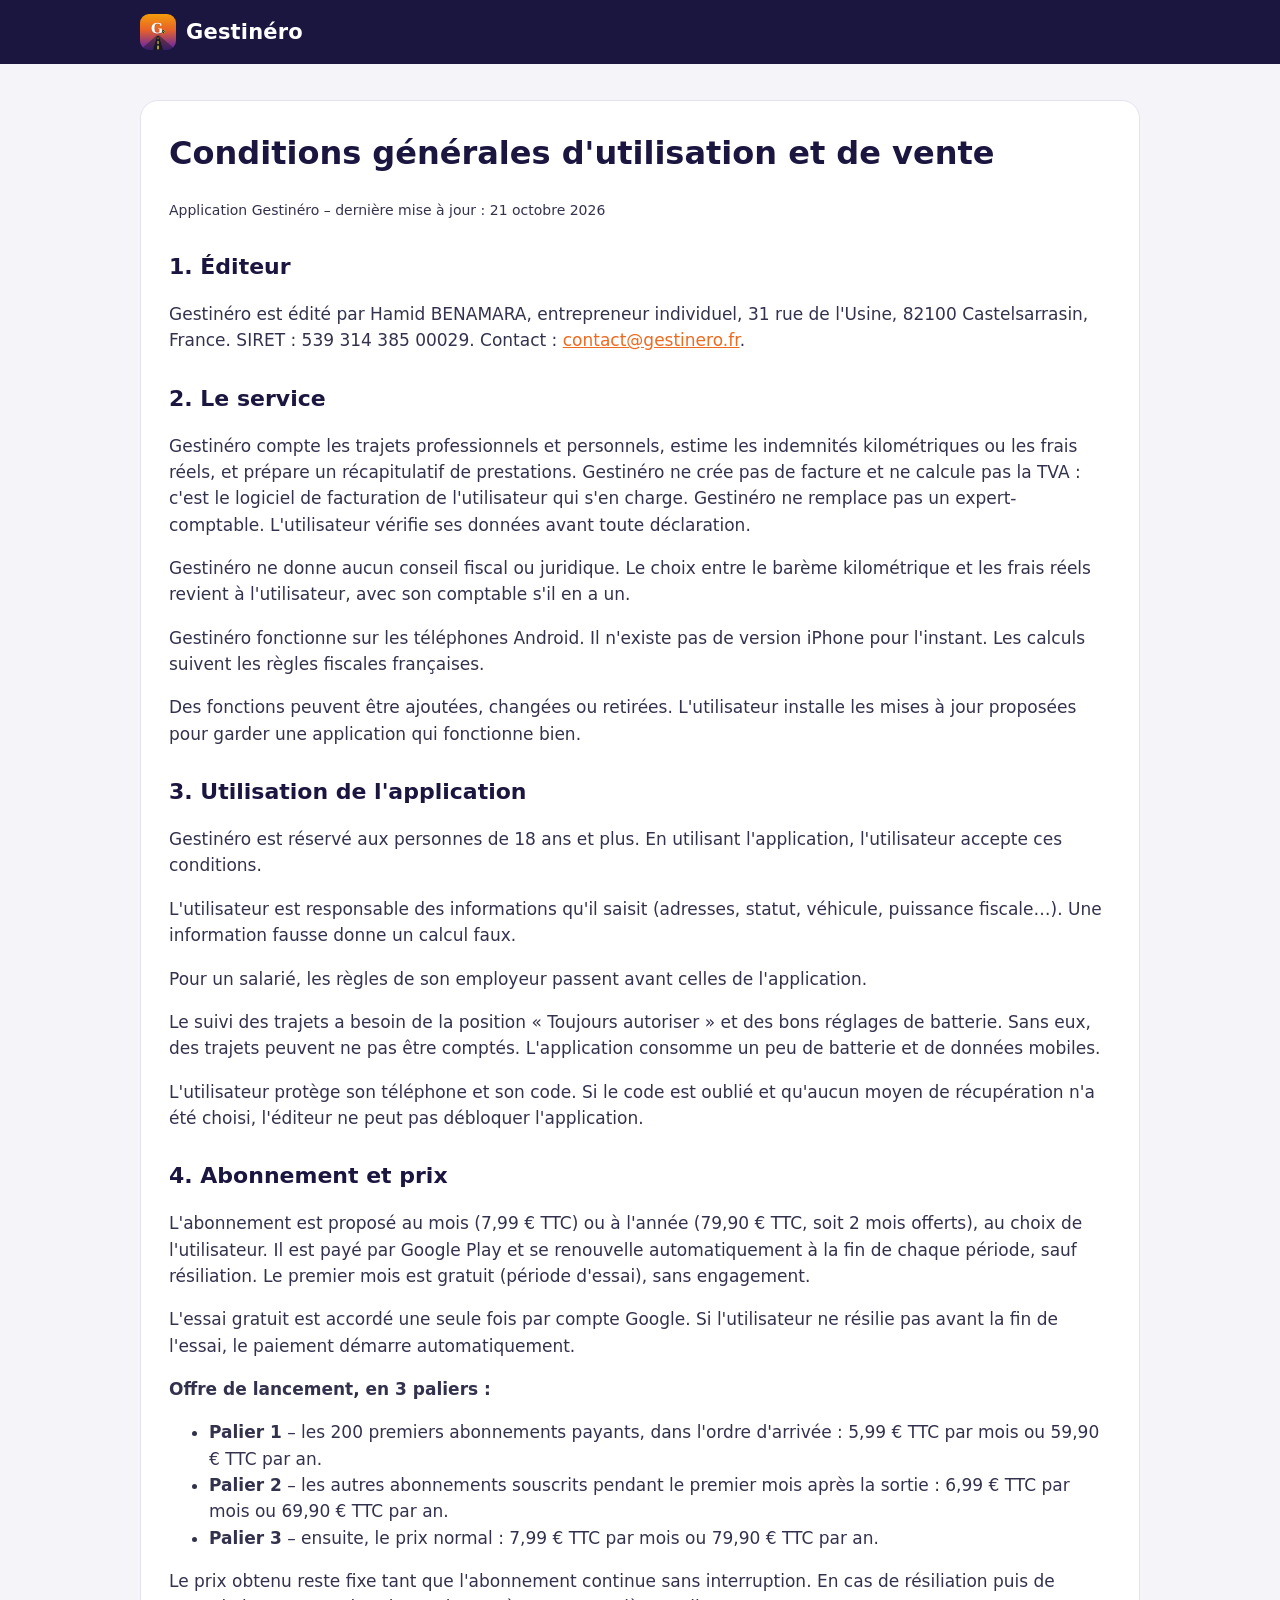
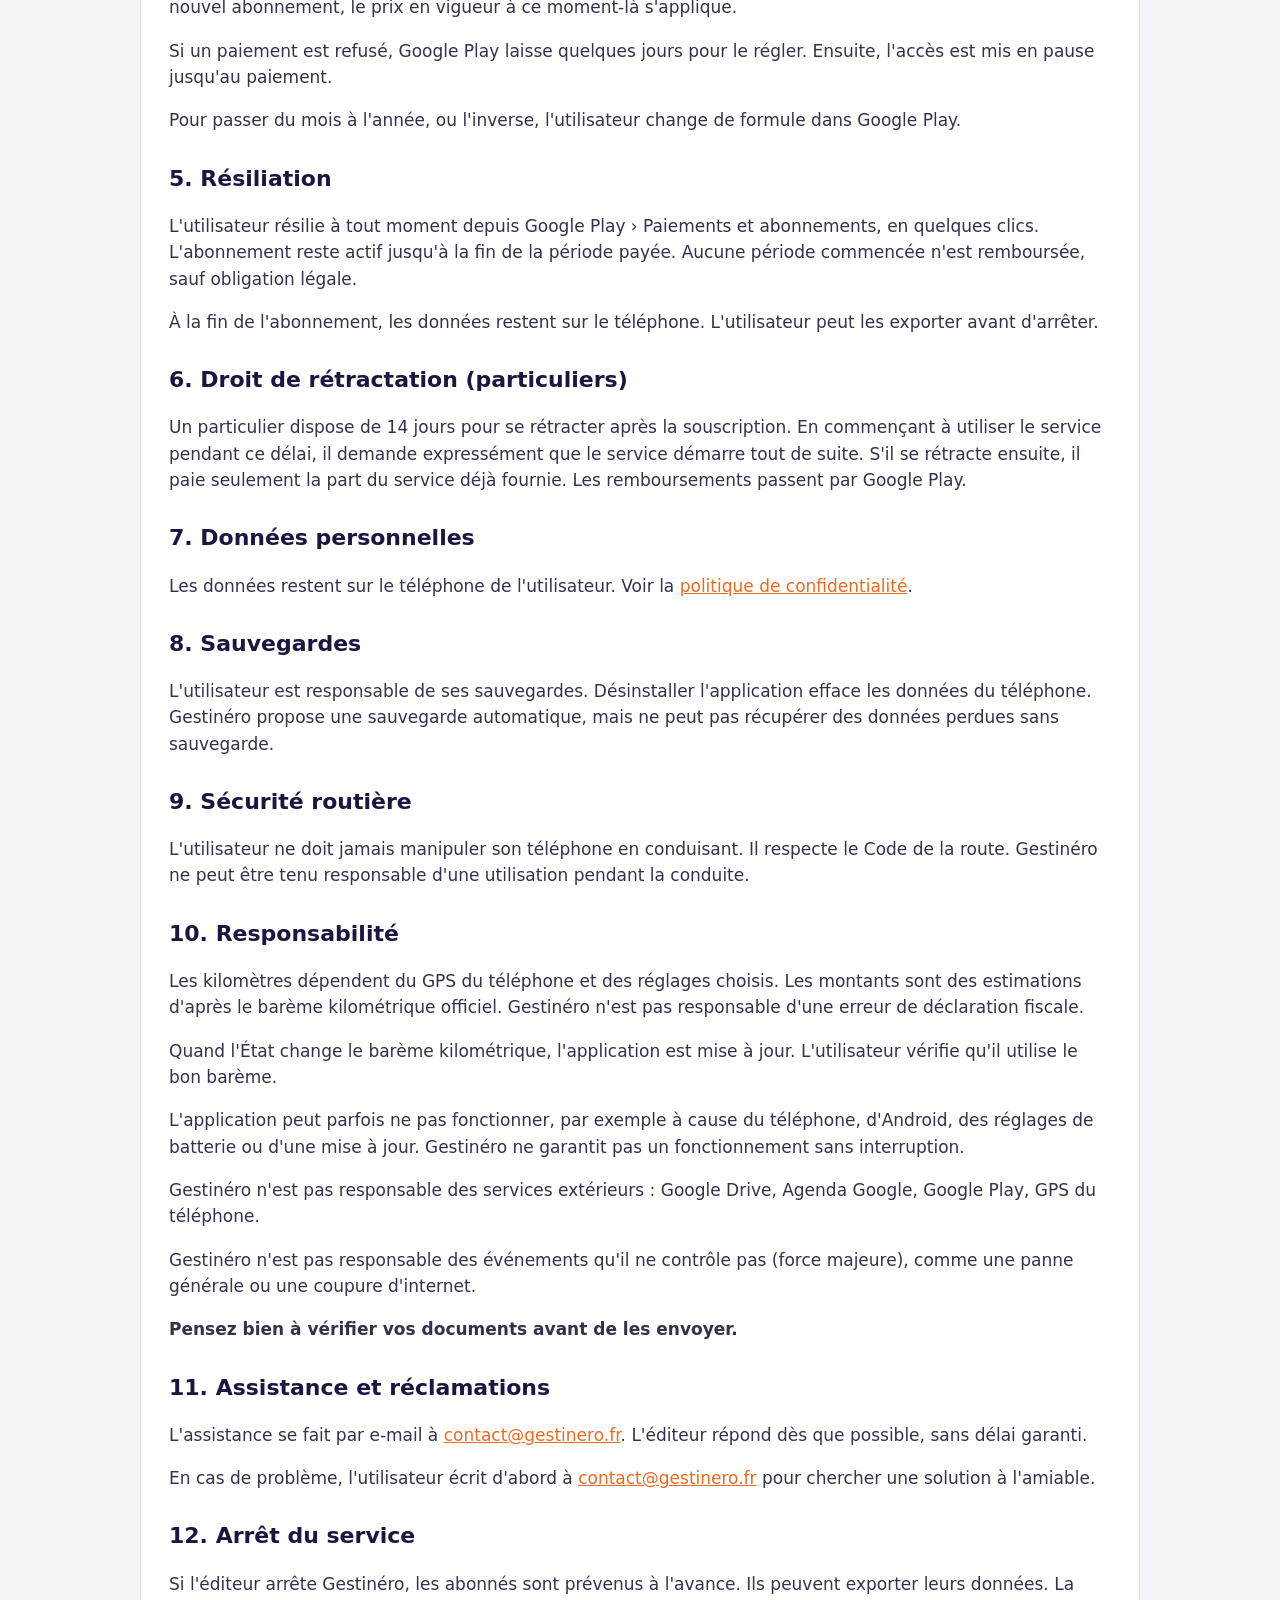
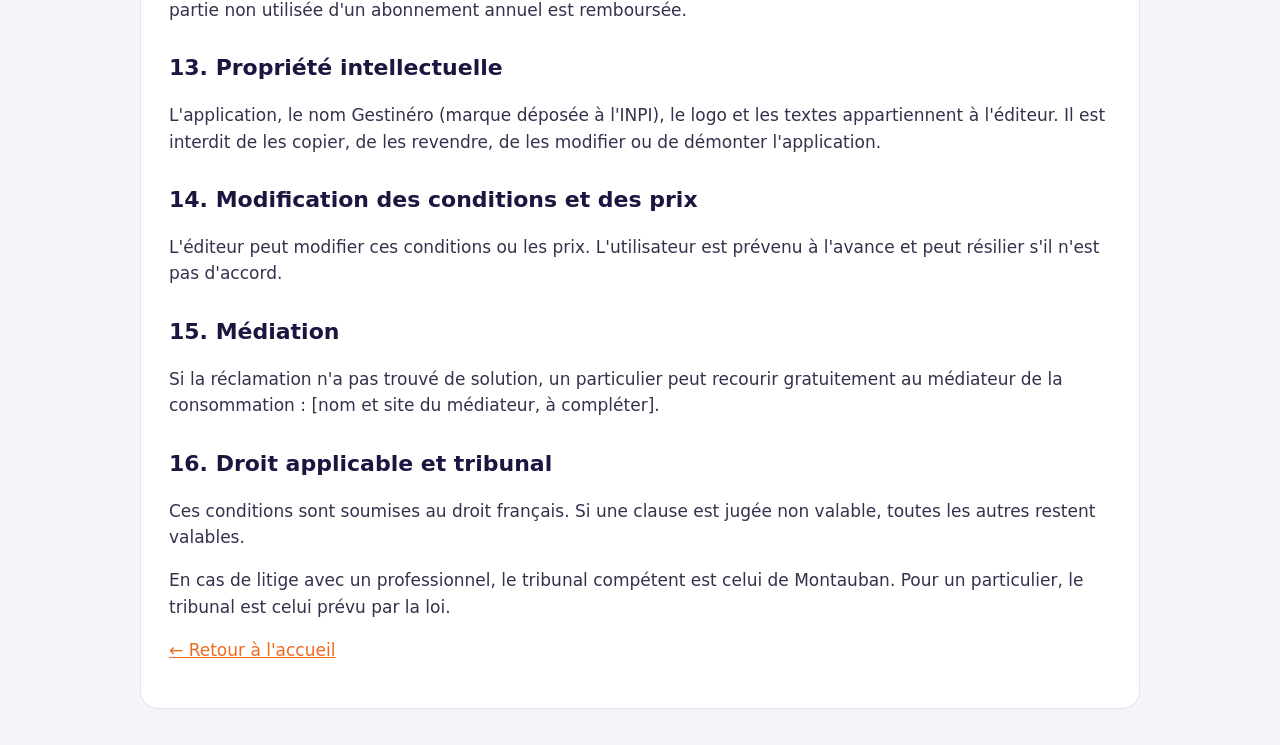
==== conditions.html @ 98b0100f "Conditions : prix en 3 paliers Co-Authored-By: Claude Opus 5.5 <noreply@anthropic.com> Claude-Sessio" ====
<!doctype html>
<html lang="fr">
<head>
<meta charset="utf-8">
<meta name="viewport" content="width=device-width,initial-scale=1">
<meta name="robots" content="noindex, nofollow, noarchive">
<title>Conditions générales – Gestinéro</title>
<link rel="icon" href="favicon.png">
<link rel="stylesheet" href="style.css">
</head>
<body>
<header class="top"><div class="wrap"><a class="logo" href="./"><img src="icone.png" alt="">Gestinéro</a></div></header>
<div class="wrap"><div class="doc">
<h1>Conditions générales d'utilisation et de vente</h1>
<p class="maj">Application Gestinéro – dernière mise à jour : 21 octobre 2026</p>

<h2>1. Éditeur</h2>
<p>Gestinéro est édité par Hamid BENAMARA, entrepreneur individuel, 31 rue de l'Usine, 82100 Castelsarrasin, France. SIRET : 539 314 385 00029. Contact : <a href="mailto:contact@gestinero.fr">contact@gestinero.fr</a>.</p>

<h2>2. Le service</h2>
<p>Gestinéro compte les trajets professionnels et personnels, estime les indemnités kilométriques ou les frais réels, et prépare un récapitulatif de prestations. Gestinéro ne crée pas de facture et ne calcule pas la TVA : c'est le logiciel de facturation de l'utilisateur qui s'en charge. Gestinéro ne remplace pas un expert-comptable. L'utilisateur vérifie ses données avant toute déclaration.</p>
<p>Gestinéro ne donne aucun conseil fiscal ou juridique. Le choix entre le barème kilométrique et les frais réels revient à l'utilisateur, avec son comptable s'il en a un.</p>
<p>Gestinéro fonctionne sur les téléphones Android. Il n'existe pas de version iPhone pour l'instant. Les calculs suivent les règles fiscales françaises.</p>
<p>Des fonctions peuvent être ajoutées, changées ou retirées. L'utilisateur installe les mises à jour proposées pour garder une application qui fonctionne bien.</p>

<h2>3. Utilisation de l'application</h2>
<p>Gestinéro est réservé aux personnes de 18 ans et plus. En utilisant l'application, l'utilisateur accepte ces conditions.</p>
<p>L'utilisateur est responsable des informations qu'il saisit (adresses, statut, véhicule, puissance fiscale…). Une information fausse donne un calcul faux.</p>
<p>Pour un salarié, les règles de son employeur passent avant celles de l'application.</p>
<p>Le suivi des trajets a besoin de la position « Toujours autoriser » et des bons réglages de batterie. Sans eux, des trajets peuvent ne pas être comptés. L'application consomme un peu de batterie et de données mobiles.</p>
<p>L'utilisateur protège son téléphone et son code. Si le code est oublié et qu'aucun moyen de récupération n'a été choisi, l'éditeur ne peut pas débloquer l'application.</p>

<h2>4. Abonnement et prix</h2>
<p>L'abonnement est proposé au mois (7,99 € TTC) ou à l'année (79,90 € TTC, soit 2 mois offerts), au choix de l'utilisateur. Il est payé par Google Play et se renouvelle automatiquement à la fin de chaque période, sauf résiliation. Le premier mois est gratuit (période d'essai), sans engagement.</p>
<p>L'essai gratuit est accordé une seule fois par compte Google. Si l'utilisateur ne résilie pas avant la fin de l'essai, le paiement démarre automatiquement.</p>
<p><strong>Offre de lancement, en 3 paliers :</strong></p>
<ul>
<li><strong>Palier 1</strong> – les 200 premiers abonnements payants, dans l'ordre d'arrivée : 5,99 € TTC par mois ou 59,90 € TTC par an.</li>
<li><strong>Palier 2</strong> – les autres abonnements souscrits pendant le premier mois après la sortie : 6,99 € TTC par mois ou 69,90 € TTC par an.</li>
<li><strong>Palier 3</strong> – ensuite, le prix normal : 7,99 € TTC par mois ou 79,90 € TTC par an.</li>
</ul>
<p>Le prix obtenu reste fixe tant que l'abonnement continue sans interruption. En cas de résiliation puis de nouvel abonnement, le prix en vigueur à ce moment-là s'applique.</p>
<p>Si un paiement est refusé, Google Play laisse quelques jours pour le régler. Ensuite, l'accès est mis en pause jusqu'au paiement.</p>
<p>Pour passer du mois à l'année, ou l'inverse, l'utilisateur change de formule dans Google Play.</p>

<h2>5. Résiliation</h2>
<p>L'utilisateur résilie à tout moment depuis Google Play › Paiements et abonnements, en quelques clics. L'abonnement reste actif jusqu'à la fin de la période payée. Aucune période commencée n'est remboursée, sauf obligation légale.</p>
<p>À la fin de l'abonnement, les données restent sur le téléphone. L'utilisateur peut les exporter avant d'arrêter.</p>

<h2>6. Droit de rétractation (particuliers)</h2>
<p>Un particulier dispose de 14 jours pour se rétracter après la souscription. En commençant à utiliser le service pendant ce délai, il demande expressément que le service démarre tout de suite. S'il se rétracte ensuite, il paie seulement la part du service déjà fournie. Les remboursements passent par Google Play.</p>

<h2>7. Données personnelles</h2>
<p>Les données restent sur le téléphone de l'utilisateur. Voir la <a href="confidentialite.html">politique de confidentialité</a>.</p>

<h2>8. Sauvegardes</h2>
<p>L'utilisateur est responsable de ses sauvegardes. Désinstaller l'application efface les données du téléphone. Gestinéro propose une sauvegarde automatique, mais ne peut pas récupérer des données perdues sans sauvegarde.</p>

<h2>9. Sécurité routière</h2>
<p>L'utilisateur ne doit jamais manipuler son téléphone en conduisant. Il respecte le Code de la route. Gestinéro ne peut être tenu responsable d'une utilisation pendant la conduite.</p>

<h2>10. Responsabilité</h2>
<p>Les kilomètres dépendent du GPS du téléphone et des réglages choisis. Les montants sont des estimations d'après le barème kilométrique officiel. Gestinéro n'est pas responsable d'une erreur de déclaration fiscale.</p>
<p>Quand l'État change le barème kilométrique, l'application est mise à jour. L'utilisateur vérifie qu'il utilise le bon barème.</p>
<p>L'application peut parfois ne pas fonctionner, par exemple à cause du téléphone, d'Android, des réglages de batterie ou d'une mise à jour. Gestinéro ne garantit pas un fonctionnement sans interruption.</p>
<p>Gestinéro n'est pas responsable des services extérieurs : Google Drive, Agenda Google, Google Play, GPS du téléphone.</p>
<p>Gestinéro n'est pas responsable des événements qu'il ne contrôle pas (force majeure), comme une panne générale ou une coupure d'internet.</p>
<p><strong>Pensez bien à vérifier vos documents avant de les envoyer.</strong></p>

<h2>11. Assistance et réclamations</h2>
<p>L'assistance se fait par e-mail à <a href="mailto:contact@gestinero.fr">contact@gestinero.fr</a>. L'éditeur répond dès que possible, sans délai garanti.</p>
<p>En cas de problème, l'utilisateur écrit d'abord à <a href="mailto:contact@gestinero.fr">contact@gestinero.fr</a> pour chercher une solution à l'amiable.</p>

<h2>12. Arrêt du service</h2>
<p>Si l'éditeur arrête Gestinéro, les abonnés sont prévenus à l'avance. Ils peuvent exporter leurs données. La partie non utilisée d'un abonnement annuel est remboursée.</p>

<h2>13. Propriété intellectuelle</h2>
<p>L'application, le nom Gestinéro (marque déposée à l'INPI), le logo et les textes appartiennent à l'éditeur. Il est interdit de les copier, de les revendre, de les modifier ou de démonter l'application.</p>

<h2>14. Modification des conditions et des prix</h2>
<p>L'éditeur peut modifier ces conditions ou les prix. L'utilisateur est prévenu à l'avance et peut résilier s'il n'est pas d'accord.</p>

<h2>15. Médiation</h2>
<p>Si la réclamation n'a pas trouvé de solution, un particulier peut recourir gratuitement au médiateur de la consommation : [nom et site du médiateur, à compléter].</p>

<h2>16. Droit applicable et tribunal</h2>
<p>Ces conditions sont soumises au droit français. Si une clause est jugée non valable, toutes les autres restent valables.</p>
<p>En cas de litige avec un professionnel, le tribunal compétent est celui de Montauban. Pour un particulier, le tribunal est celui prévu par la loi.</p>

<p><a href="./">← Retour à l'accueil</a></p>
</div></div>
</body>
</html>
---- style.css ----
:root{--nuit:#1b1640;--nuit2:#2a2160;--orange:#ee6a1f;--orange2:#f39a17;--violet:#6a2bb0;--fond:#f4f4f9;--texte:#22213a;--gris:#5c5b75;--carte:#ffffff;--ligne:#e3e2ef}
*{box-sizing:border-box}
html{scroll-behavior:smooth}
body{margin:0;font-family:system-ui,-apple-system,"Segoe UI",Roboto,Helvetica,Arial,sans-serif;background:var(--fond);color:var(--texte);line-height:1.55;font-size:17px}
a{color:var(--orange)}
.wrap{max-width:1040px;margin:0 auto;padding:0 20px}
header.top{background:var(--nuit);color:#fff}
header.top .wrap{display:flex;align-items:center;justify-content:space-between;height:64px}
.logo{display:flex;align-items:center;gap:10px;color:#fff;text-decoration:none;font-weight:800;font-size:21px;letter-spacing:.2px}
.logo img{width:36px;height:36px;border-radius:9px}
header.top nav a{color:#d9d6f5;text-decoration:none;font-size:15px;margin-left:18px}
.hero{background:linear-gradient(160deg,var(--nuit) 0%,var(--nuit2) 55%,var(--violet) 100%);color:#fff;padding:56px 0 64px}
.hero .wrap{display:grid;grid-template-columns:1.2fr .8fr;gap:40px;align-items:center}
.hero h1{font-size:44px;line-height:1.1;margin:0 0 16px;letter-spacing:-.5px}
.hero h1 span{color:var(--orange2)}
.hero p.sous{font-size:19px;color:#e2dff7;margin:0 0 28px;max-width:34em}
.btn{display:inline-block;background:linear-gradient(90deg,var(--orange2),var(--orange));color:#fff;text-decoration:none;font-weight:700;padding:14px 24px;border-radius:12px;font-size:17px}
.petit{font-size:14px;color:#c9c5ea;margin-top:12px}
.tel{justify-self:center;width:260px;background:#0f0c26;border-radius:34px;padding:12px;box-shadow:0 24px 60px rgba(0,0,0,.35)}
.ecran{background:var(--fond);border-radius:24px;padding:18px 14px;color:var(--texte)}
.ecran .t{font-size:13px;color:var(--gris)}
.ecran .km{font-size:38px;font-weight:800;color:var(--nuit);margin:2px 0 10px}
.ecran .ligne{background:#fff;border-radius:12px;padding:10px 12px;margin-bottom:8px;font-size:13px;display:flex;justify-content:space-between;box-shadow:0 1px 3px rgba(0,0,0,.06)}
.ecran .pro{color:#2e7d32;font-weight:700}
section{padding:56px 0}
h2{font-size:30px;margin:0 0 8px;color:var(--nuit)}
.intro{color:var(--gris);margin:0 0 28px;max-width:40em}
.grille{display:grid;grid-template-columns:repeat(3,1fr);gap:18px}
.carte{background:var(--carte);border:1px solid var(--ligne);border-radius:16px;padding:22px}
.carte .ic{font-size:28px}
.carte h3{margin:8px 0 6px;font-size:18px;color:var(--nuit)}
.carte p{margin:0;color:var(--gris);font-size:15px}
.metiers{display:flex;flex-wrap:wrap;gap:10px}
.metiers span{background:#fff;border:1px solid var(--ligne);border-radius:999px;padding:9px 16px;font-size:15px}
.etapes{counter-reset:e;display:grid;grid-template-columns:repeat(3,1fr);gap:18px}
.etape{background:#fff;border:1px solid var(--ligne);border-radius:16px;padding:22px;position:relative}
.etape::before{counter-increment:e;content:counter(e);display:flex;align-items:center;justify-content:center;width:36px;height:36px;border-radius:50%;background:var(--orange);color:#fff;font-weight:800;margin-bottom:10px}
.etape h3{margin:0 0 6px;font-size:18px;color:var(--nuit)}
.etape p{margin:0;color:var(--gris);font-size:15px}
.prix{background:var(--nuit);color:#fff;border-radius:20px;padding:34px;text-align:center}
.prix h2{color:#fff}
.prix p{color:#d9d6f5}
footer{background:#120f2c;color:#bdb9e0;padding:34px 0;font-size:14px}
footer .wrap{display:flex;flex-wrap:wrap;justify-content:space-between;gap:16px}
footer a{color:#fff;text-decoration:none;margin-right:16px}
.doc{background:#fff;border:1px solid var(--ligne);border-radius:18px;padding:28px;margin:36px auto}
.doc h1{color:var(--nuit);font-size:32px;margin-top:0}
.doc h2{font-size:22px;margin-top:28px}
.doc p,.doc li{color:#33324d}
.maj{color:var(--gris);font-size:14px}
@media (max-width:820px){
 .hero .wrap{grid-template-columns:1fr}
 .hero h1{font-size:34px}
 .grille,.etapes{grid-template-columns:1fr}
 header.top nav{display:none}
 .tel{width:240px}
}
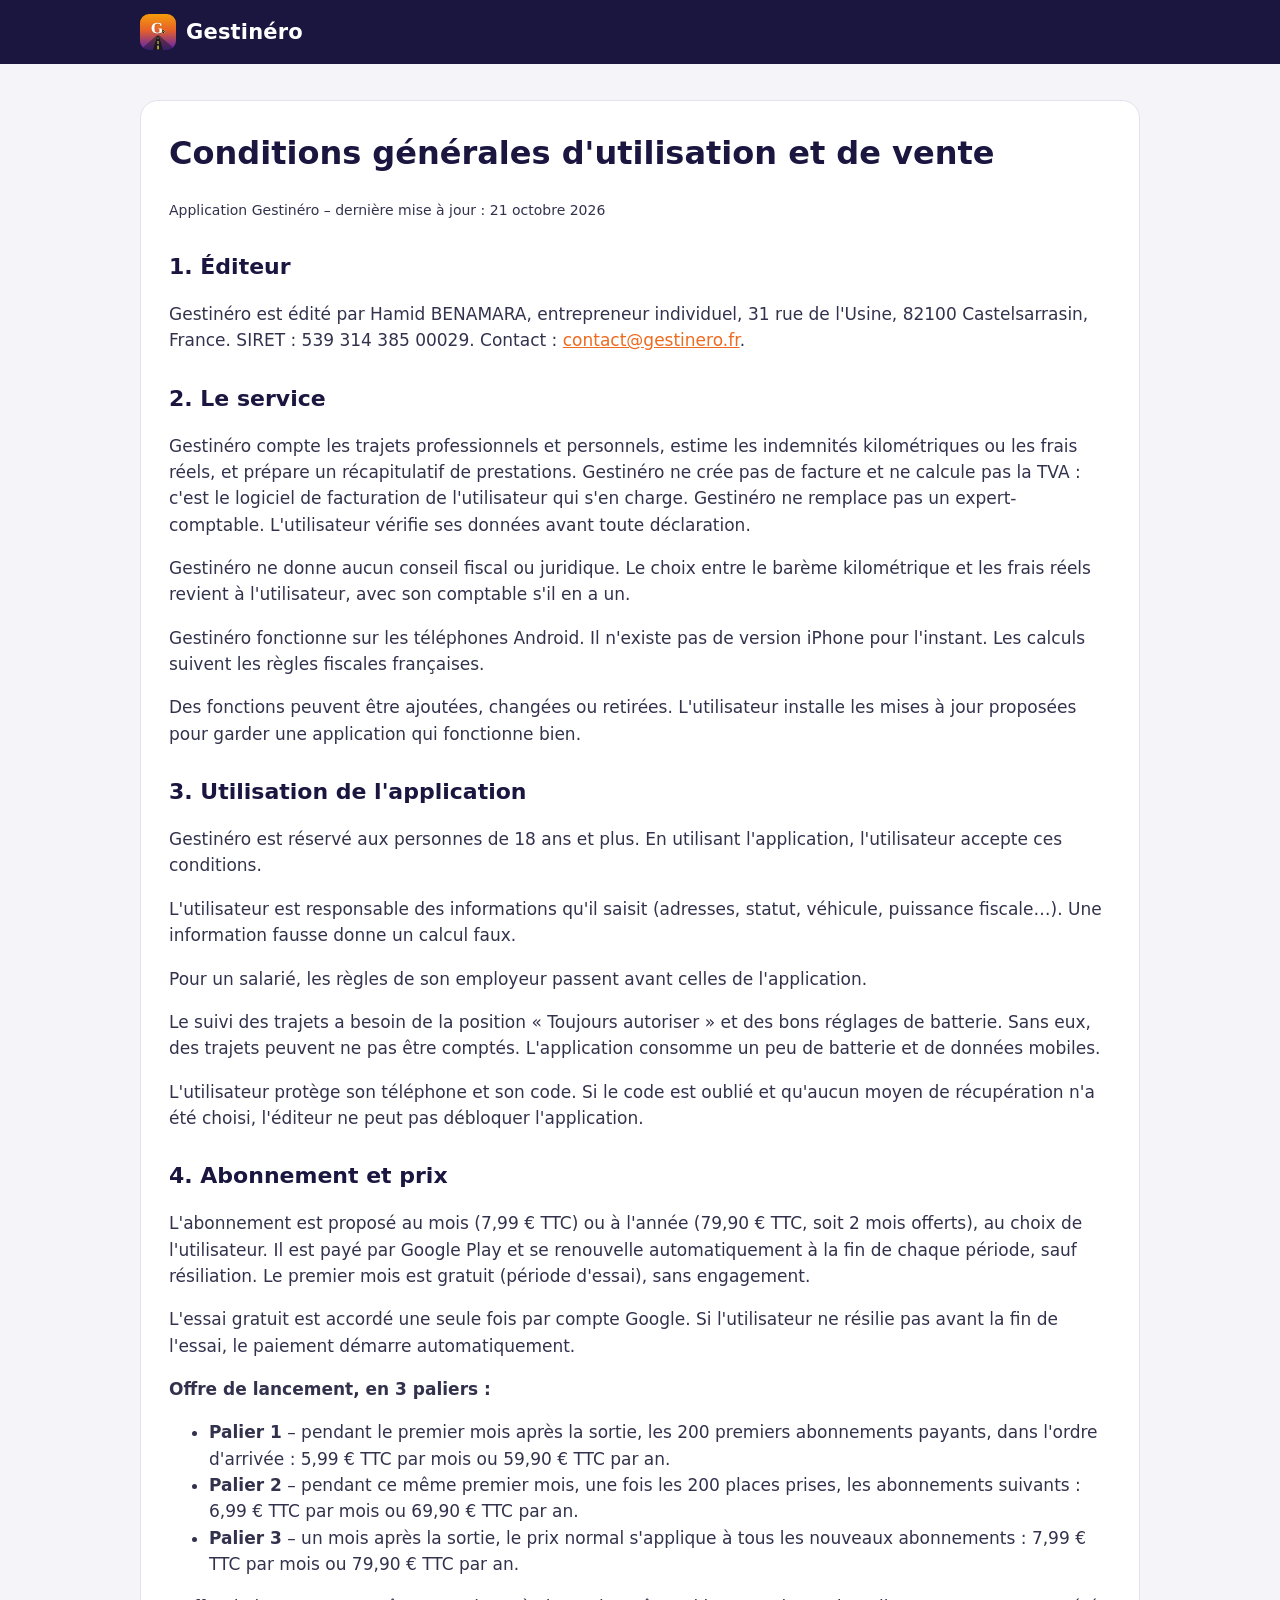
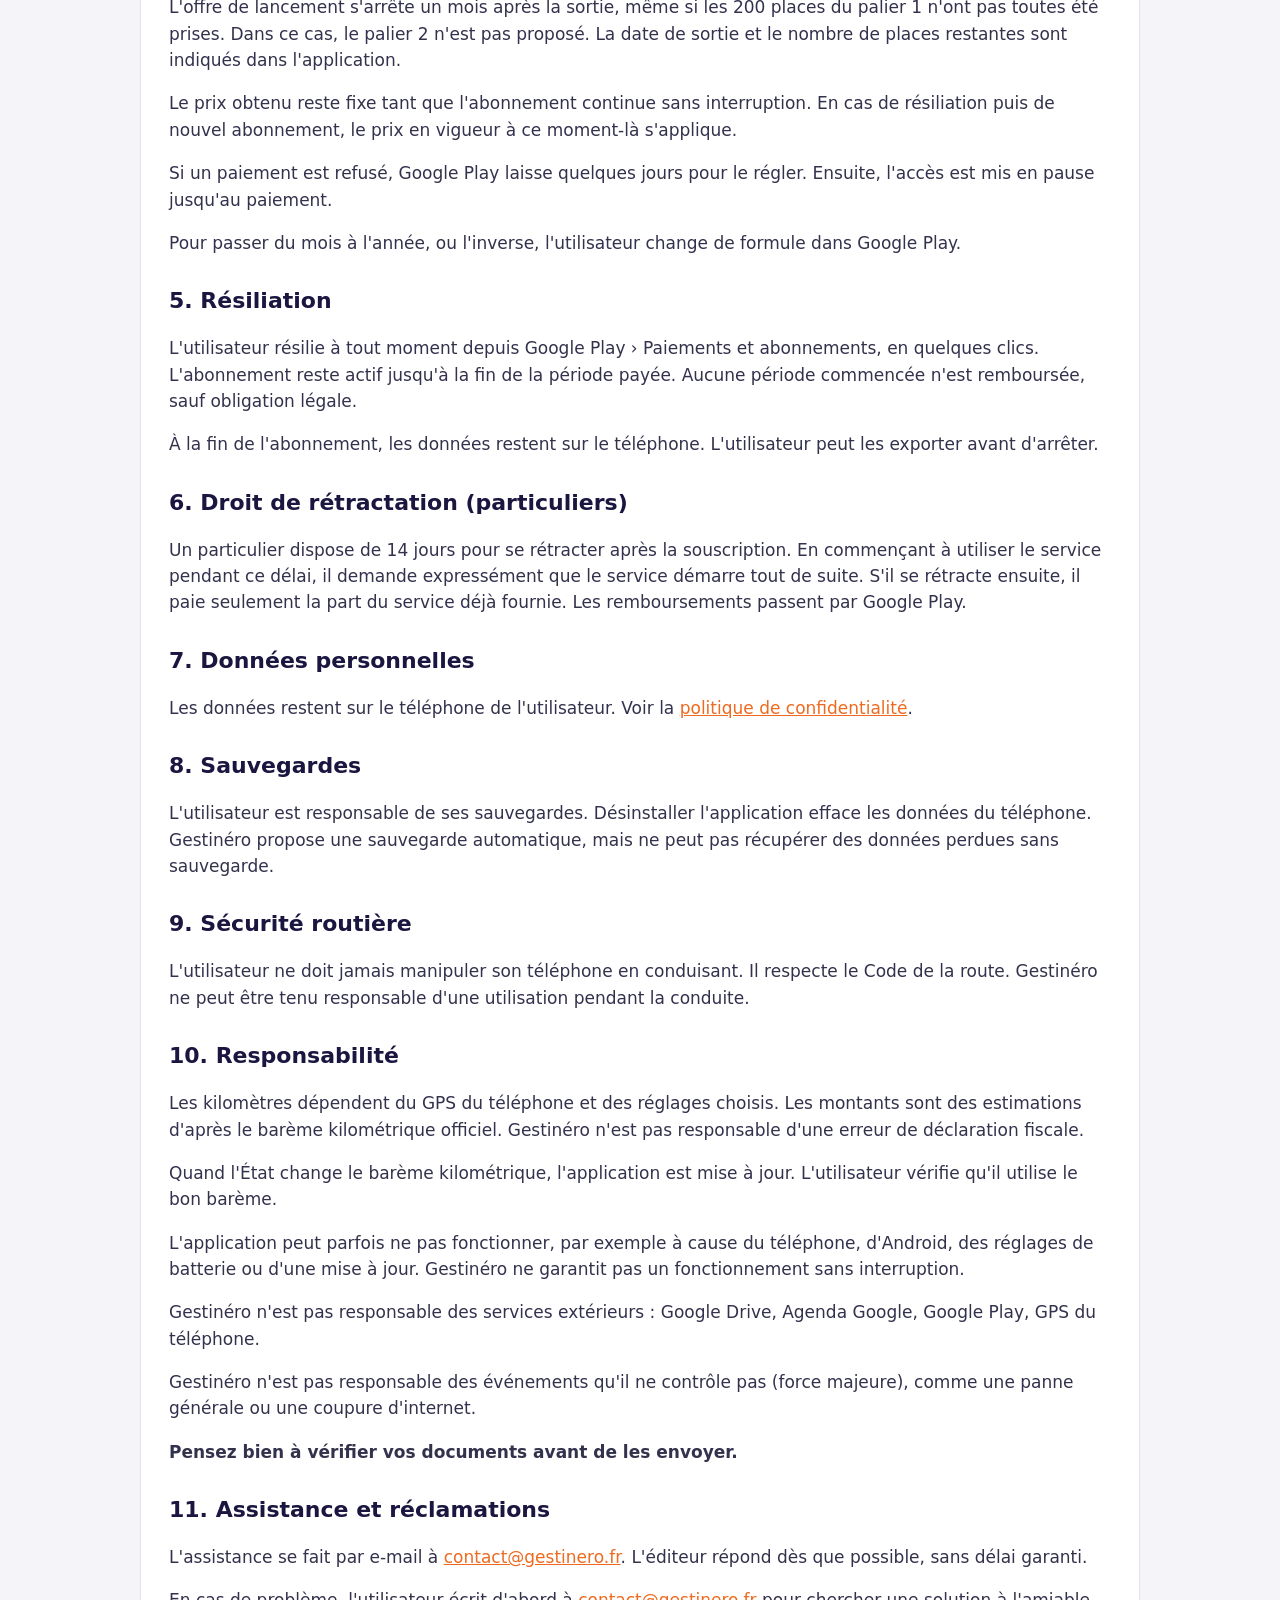
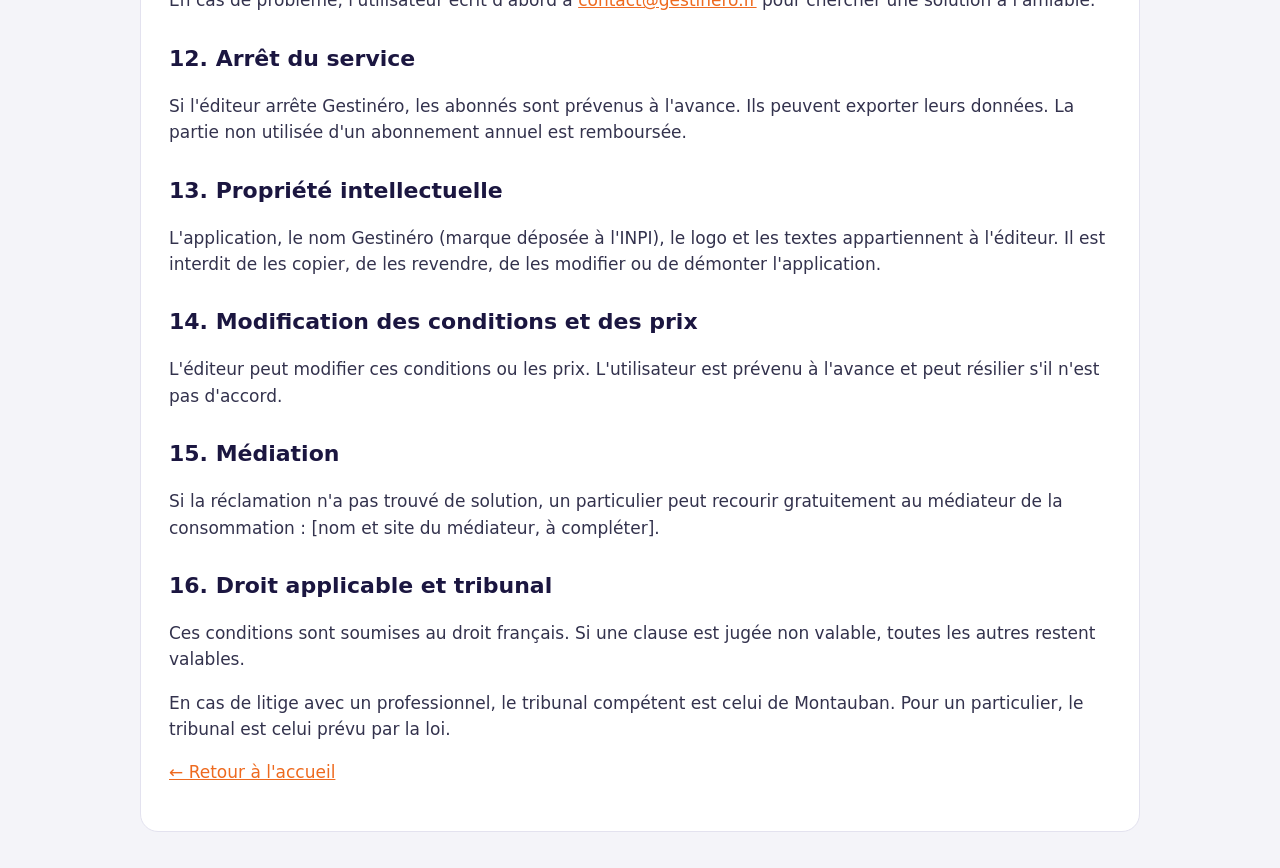
==== commit 63857cc0: "Conditions : offre de lancement limitée au 1er mois Co-Authored-By: Claude Opus 5.5 <noreply@anthrop" ====
--- a/conditions.html
+++ b/conditions.html
@@ -35,10 +35,11 @@
 <p>L'essai gratuit est accordé une seule fois par compte Google. Si l'utilisateur ne résilie pas avant la fin de l'essai, le paiement démarre automatiquement.</p>
 <p><strong>Offre de lancement, en 3 paliers :</strong></p>
 <ul>
-<li><strong>Palier 1</strong> – les 200 premiers abonnements payants, dans l'ordre d'arrivée : 5,99 € TTC par mois ou 59,90 € TTC par an.</li>
-<li><strong>Palier 2</strong> – les autres abonnements souscrits pendant le premier mois après la sortie : 6,99 € TTC par mois ou 69,90 € TTC par an.</li>
-<li><strong>Palier 3</strong> – ensuite, le prix normal : 7,99 € TTC par mois ou 79,90 € TTC par an.</li>
+<li><strong>Palier 1</strong> – pendant le premier mois après la sortie, les 200 premiers abonnements payants, dans l'ordre d'arrivée : 5,99 € TTC par mois ou 59,90 € TTC par an.</li>
+<li><strong>Palier 2</strong> – pendant ce même premier mois, une fois les 200 places prises, les abonnements suivants : 6,99 € TTC par mois ou 69,90 € TTC par an.</li>
+<li><strong>Palier 3</strong> – un mois après la sortie, le prix normal s'applique à tous les nouveaux abonnements : 7,99 € TTC par mois ou 79,90 € TTC par an.</li>
 </ul>
+<p>L'offre de lancement s'arrête un mois après la sortie, même si les 200 places du palier 1 n'ont pas toutes été prises. Dans ce cas, le palier 2 n'est pas proposé. La date de sortie et le nombre de places restantes sont indiqués dans l'application.</p>
 <p>Le prix obtenu reste fixe tant que l'abonnement continue sans interruption. En cas de résiliation puis de nouvel abonnement, le prix en vigueur à ce moment-là s'applique.</p>
 <p>Si un paiement est refusé, Google Play laisse quelques jours pour le régler. Ensuite, l'accès est mis en pause jusqu'au paiement.</p>
 <p>Pour passer du mois à l'année, ou l'inverse, l'utilisateur change de formule dans Google Play.</p>
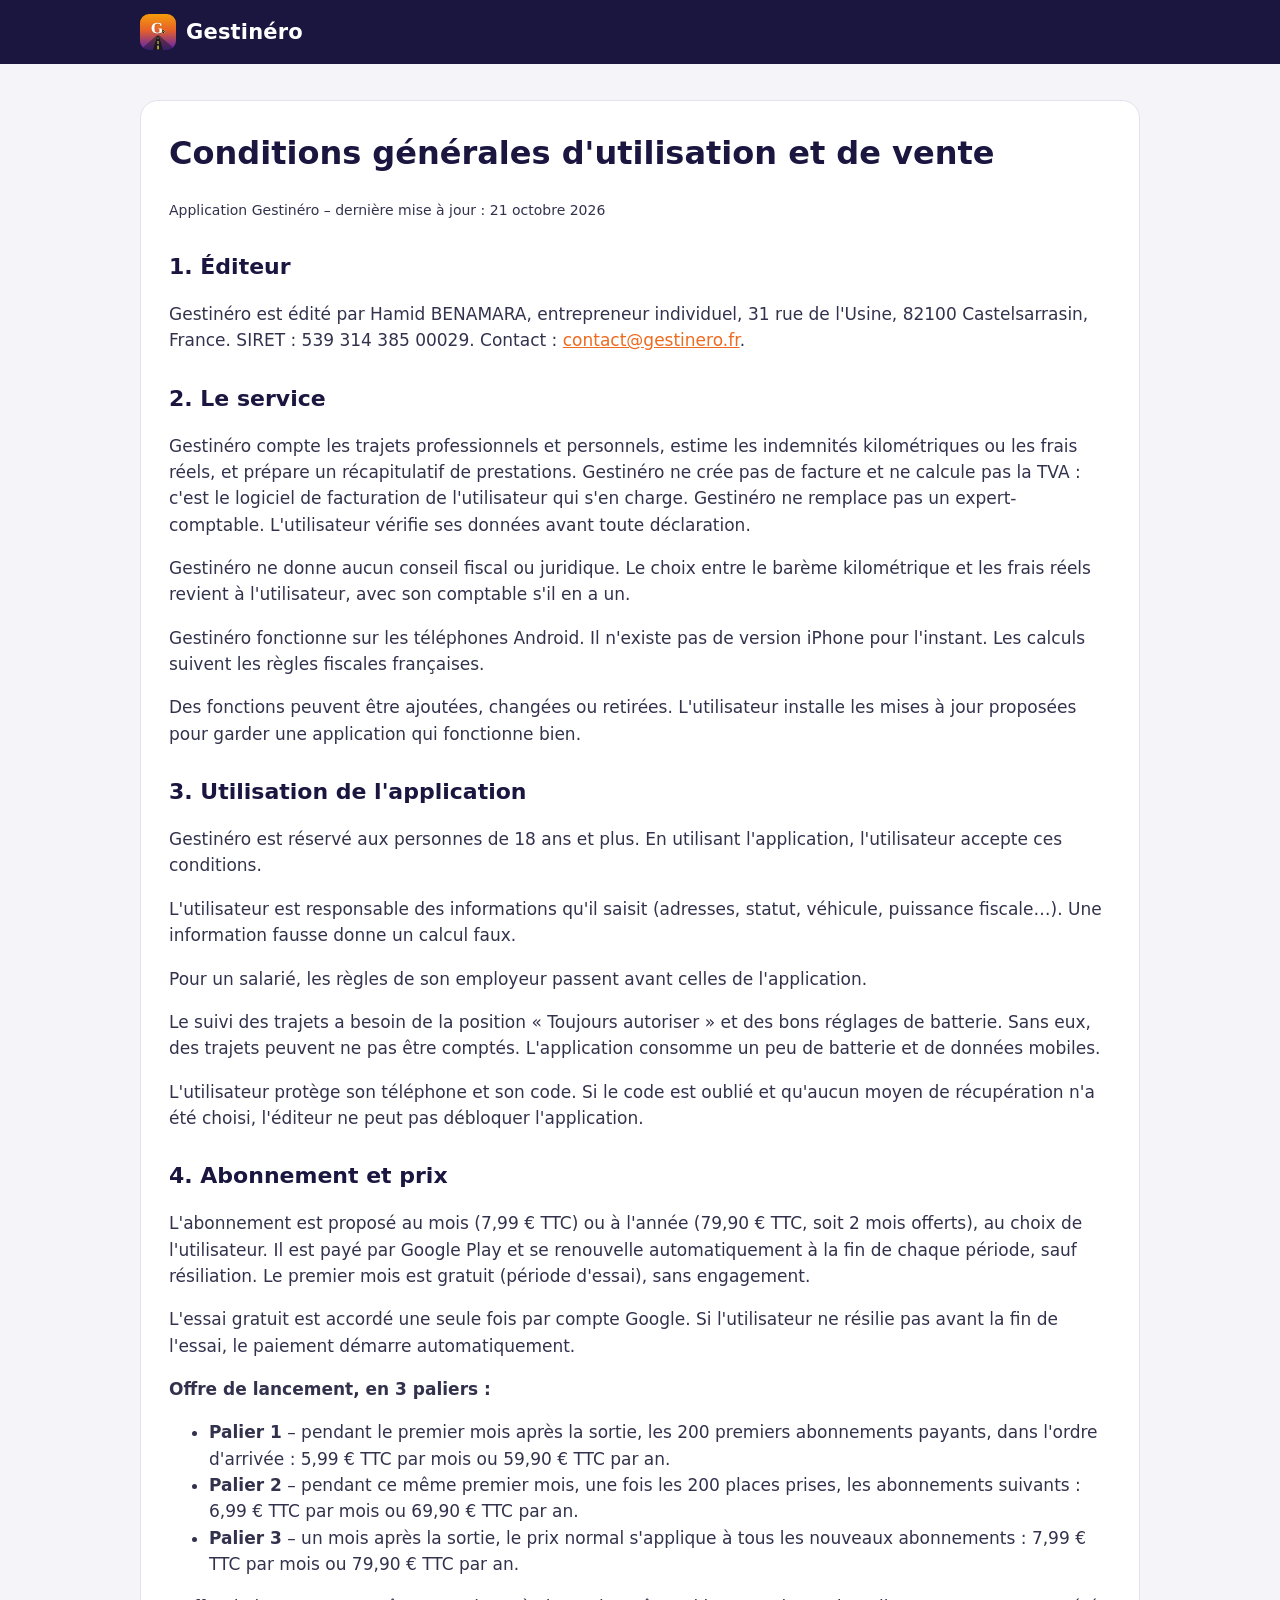
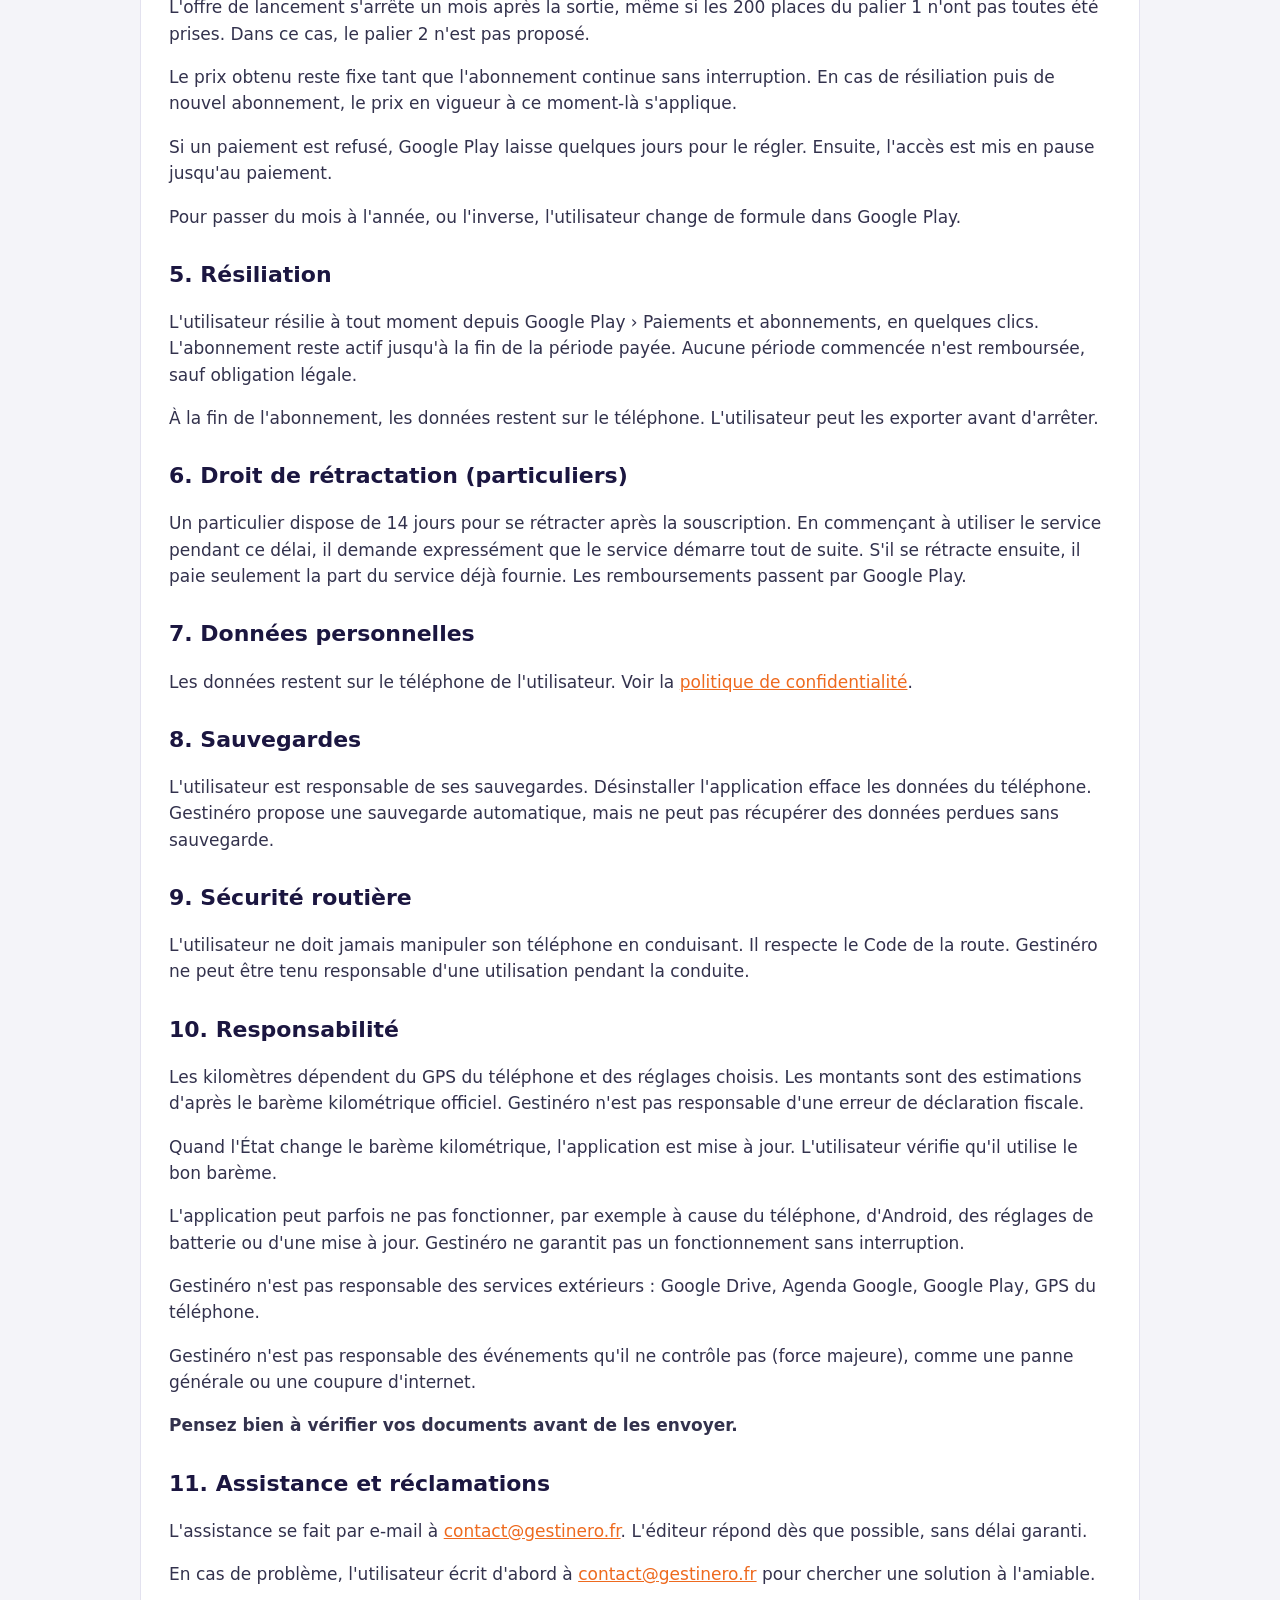
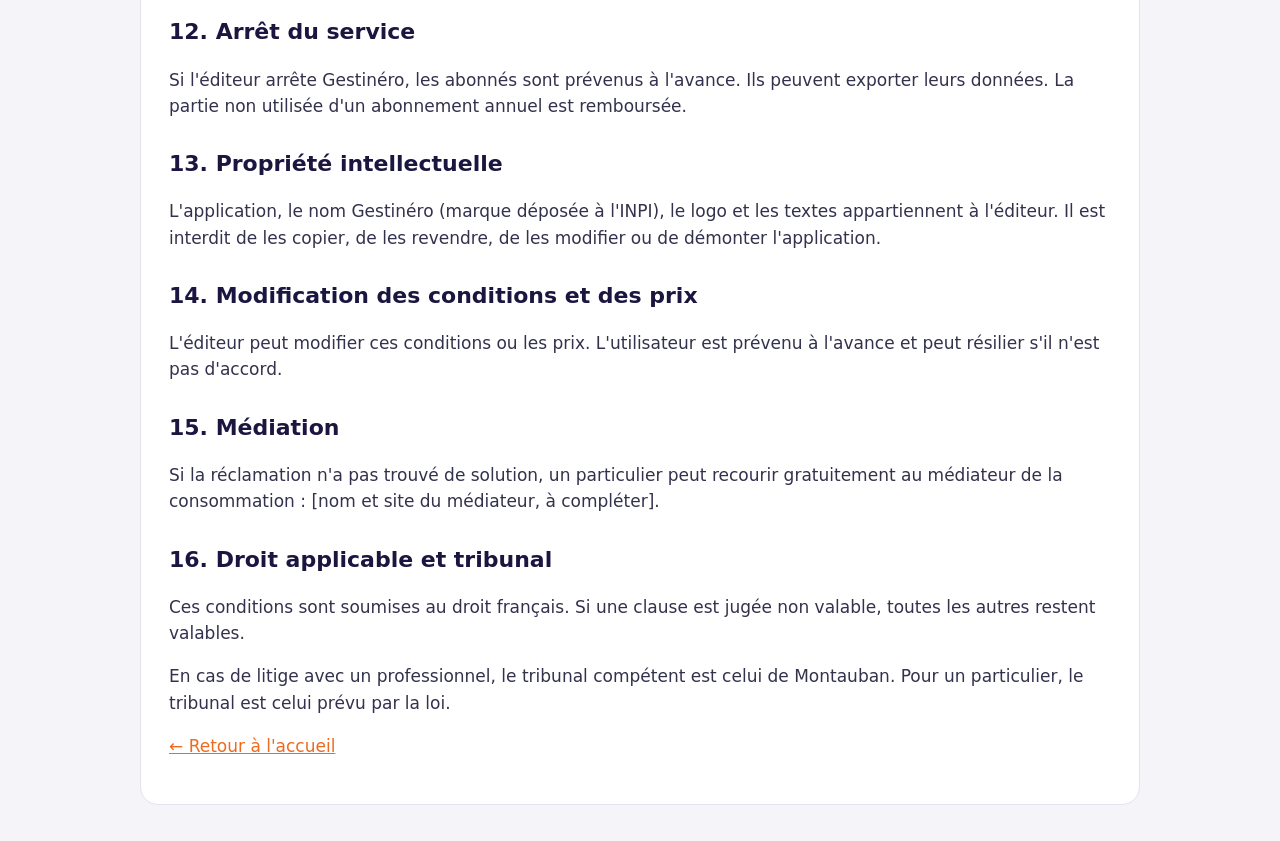
==== commit 5d0c2a2f: "Conditions : retrait mention places restantes Co-Authored-By: Claude Opus 5.5 <noreply@anthropic.com" ====
--- a/conditions.html
+++ b/conditions.html
@@ -39,7 +39,7 @@
 <li><strong>Palier 2</strong> – pendant ce même premier mois, une fois les 200 places prises, les abonnements suivants : 6,99 € TTC par mois ou 69,90 € TTC par an.</li>
 <li><strong>Palier 3</strong> – un mois après la sortie, le prix normal s'applique à tous les nouveaux abonnements : 7,99 € TTC par mois ou 79,90 € TTC par an.</li>
 </ul>
-<p>L'offre de lancement s'arrête un mois après la sortie, même si les 200 places du palier 1 n'ont pas toutes été prises. Dans ce cas, le palier 2 n'est pas proposé. La date de sortie et le nombre de places restantes sont indiqués dans l'application.</p>
+<p>L'offre de lancement s'arrête un mois après la sortie, même si les 200 places du palier 1 n'ont pas toutes été prises. Dans ce cas, le palier 2 n'est pas proposé.</p>
 <p>Le prix obtenu reste fixe tant que l'abonnement continue sans interruption. En cas de résiliation puis de nouvel abonnement, le prix en vigueur à ce moment-là s'applique.</p>
 <p>Si un paiement est refusé, Google Play laisse quelques jours pour le régler. Ensuite, l'accès est mis en pause jusqu'au paiement.</p>
 <p>Pour passer du mois à l'année, ou l'inverse, l'utilisateur change de formule dans Google Play.</p>
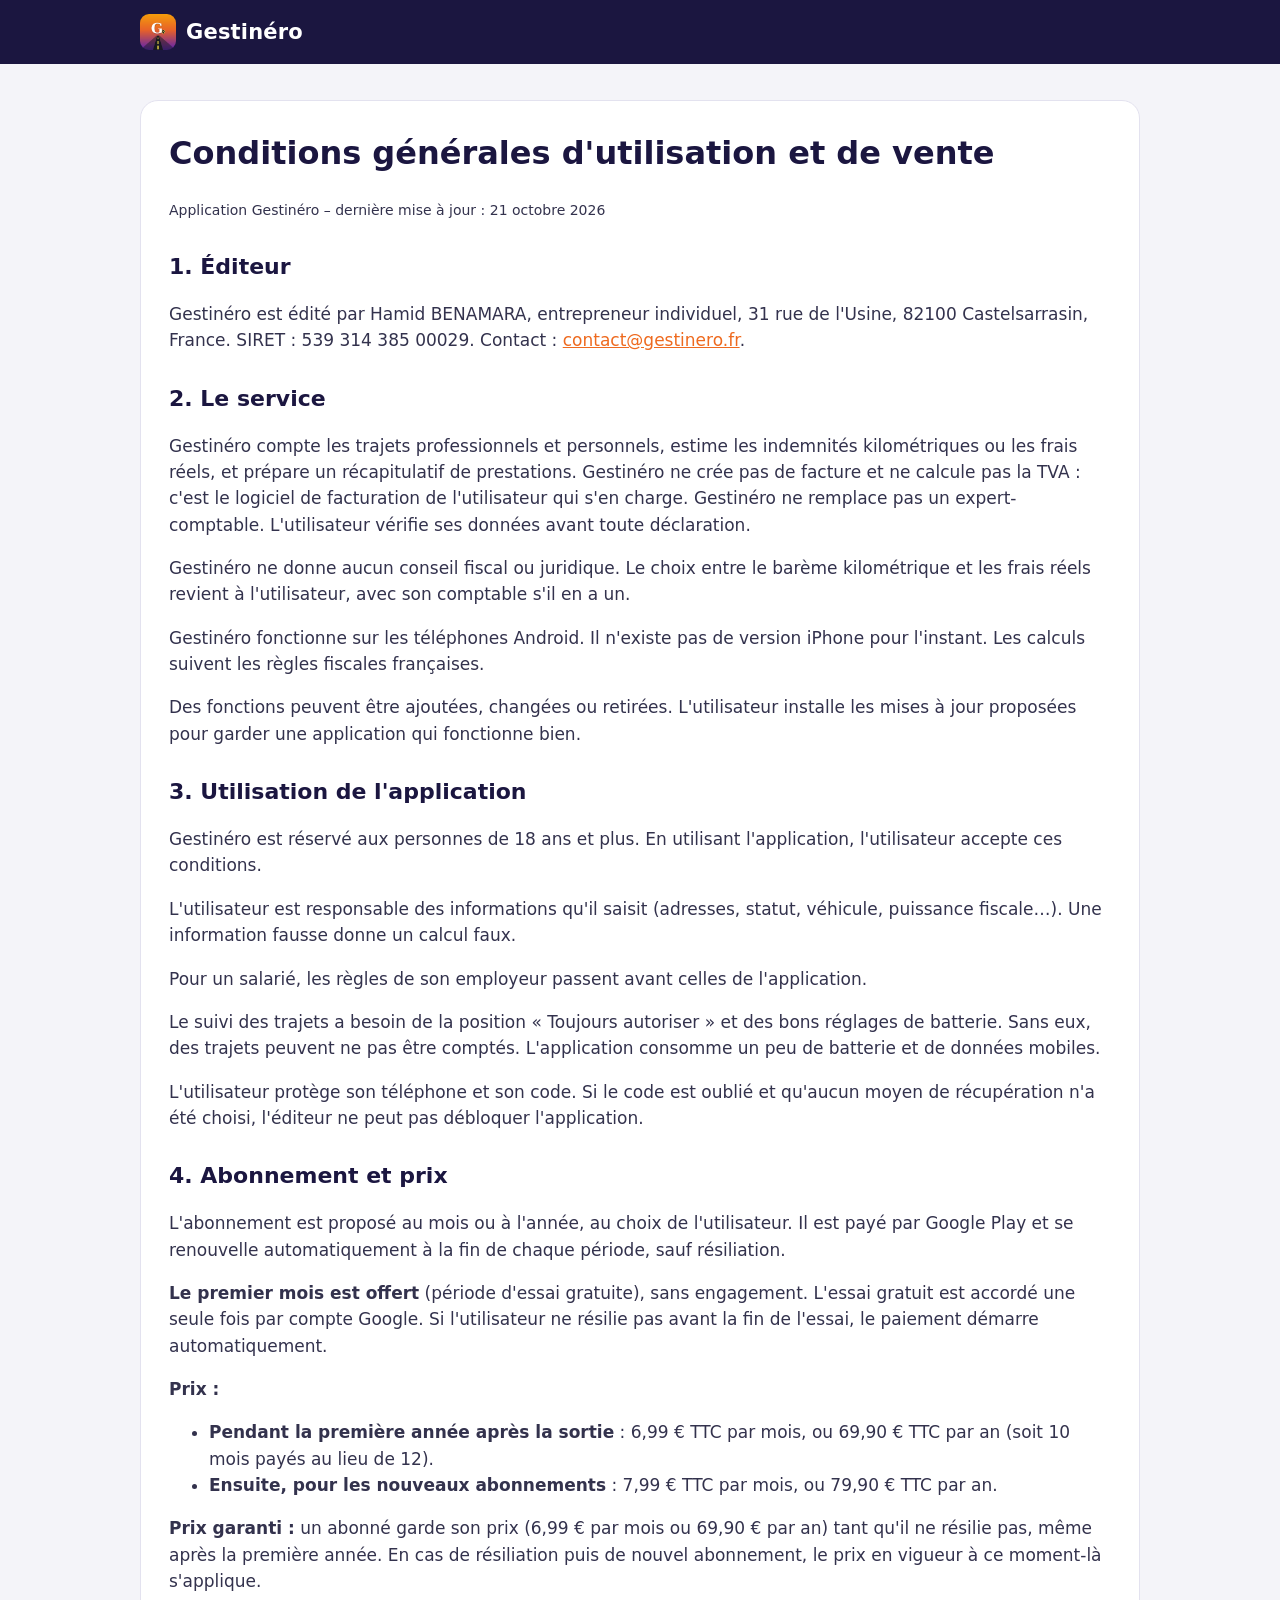
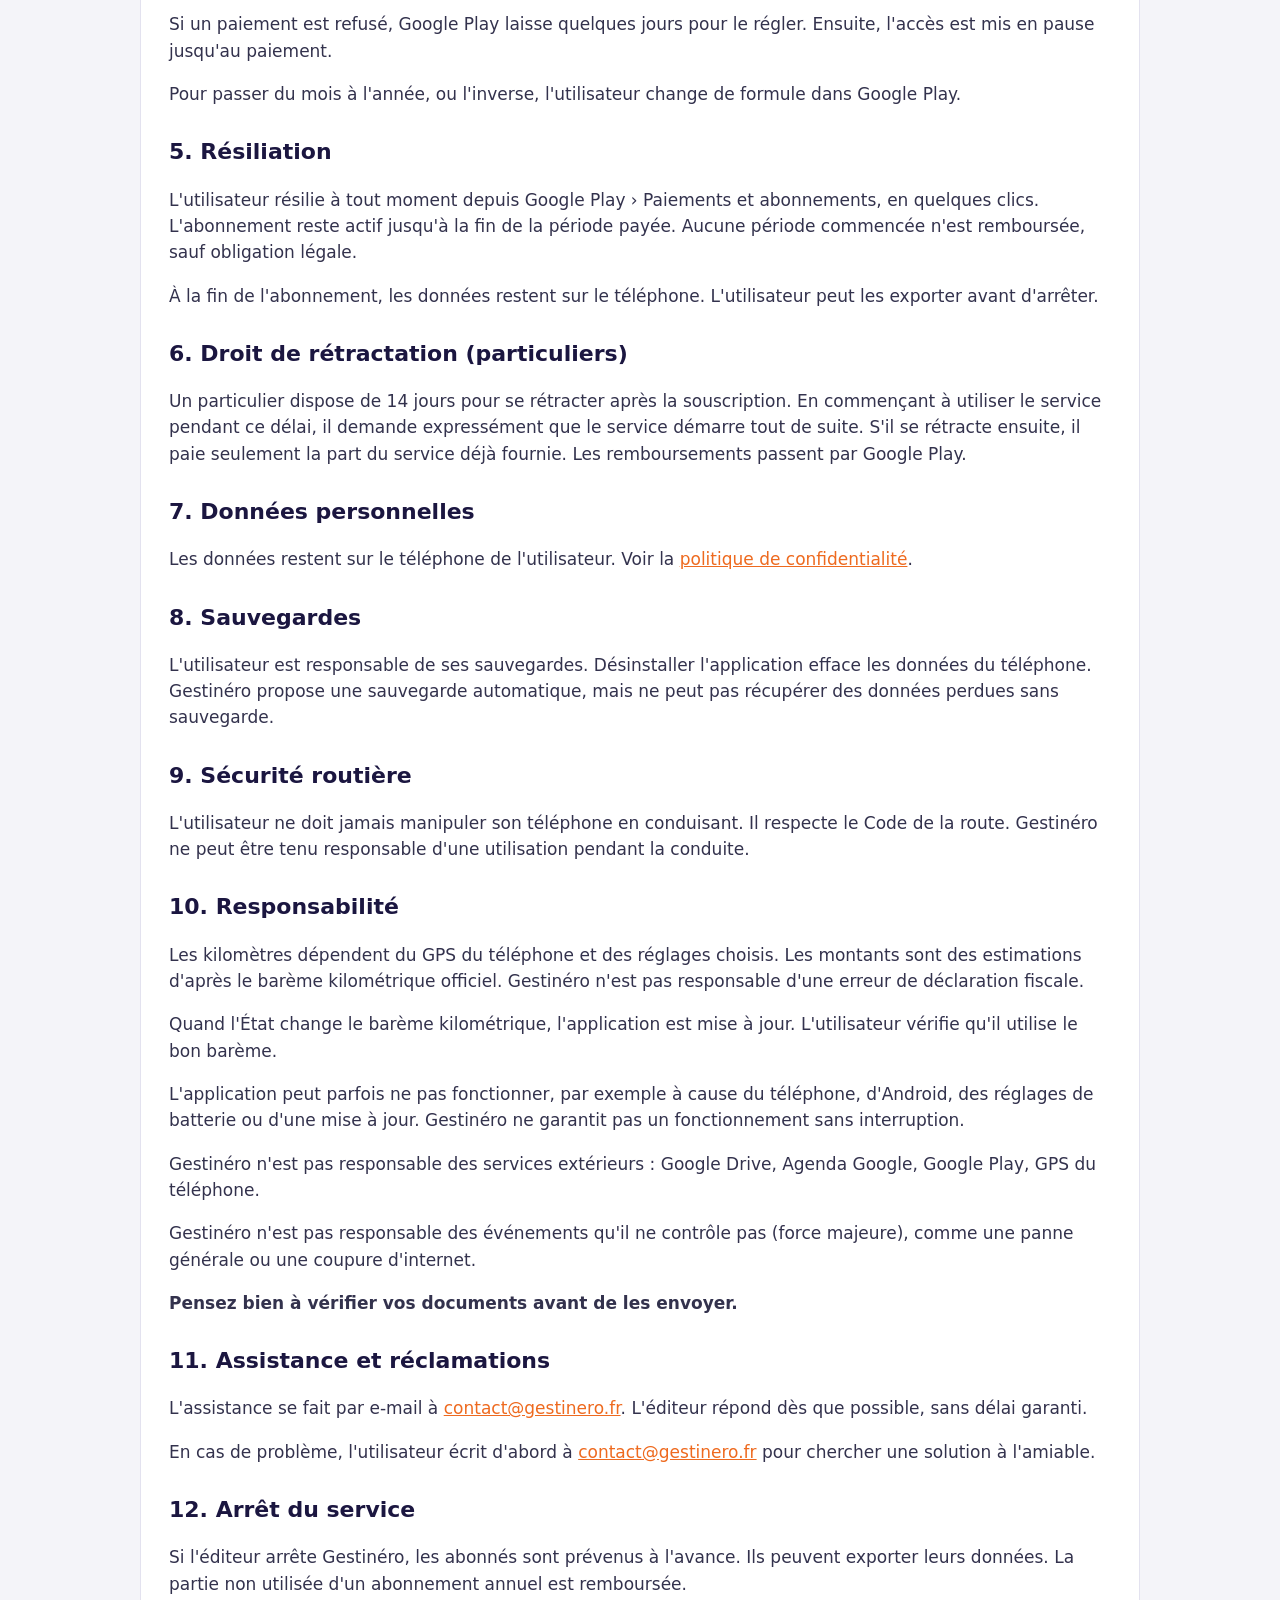
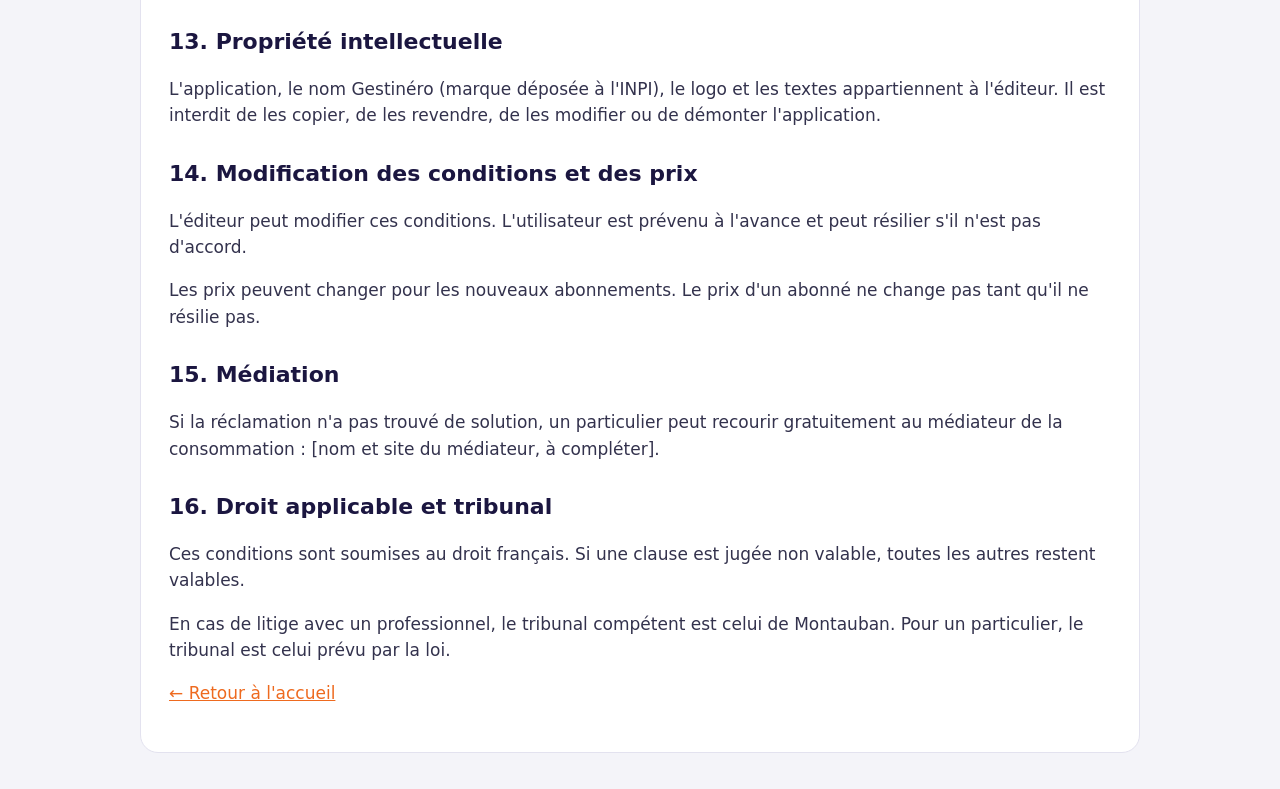
==== commit 7d70d56a: "Conditions : nouvelle offre (1 mois offert, 6,99 € la 1re année puis 7,99 €, prix garanti) Co-Author" ====
--- a/conditions.html
+++ b/conditions.html
@@ -31,16 +31,14 @@
 <p>L'utilisateur protège son téléphone et son code. Si le code est oublié et qu'aucun moyen de récupération n'a été choisi, l'éditeur ne peut pas débloquer l'application.</p>
 
 <h2>4. Abonnement et prix</h2>
-<p>L'abonnement est proposé au mois (7,99 € TTC) ou à l'année (79,90 € TTC, soit 2 mois offerts), au choix de l'utilisateur. Il est payé par Google Play et se renouvelle automatiquement à la fin de chaque période, sauf résiliation. Le premier mois est gratuit (période d'essai), sans engagement.</p>
-<p>L'essai gratuit est accordé une seule fois par compte Google. Si l'utilisateur ne résilie pas avant la fin de l'essai, le paiement démarre automatiquement.</p>
-<p><strong>Offre de lancement, en 3 paliers :</strong></p>
+<p>L'abonnement est proposé au mois ou à l'année, au choix de l'utilisateur. Il est payé par Google Play et se renouvelle automatiquement à la fin de chaque période, sauf résiliation.</p>
+<p><strong>Le premier mois est offert</strong> (période d'essai gratuite), sans engagement. L'essai gratuit est accordé une seule fois par compte Google. Si l'utilisateur ne résilie pas avant la fin de l'essai, le paiement démarre automatiquement.</p>
+<p><strong>Prix :</strong></p>
 <ul>
-<li><strong>Palier 1</strong> – pendant le premier mois après la sortie, les 200 premiers abonnements payants, dans l'ordre d'arrivée : 5,99 € TTC par mois ou 59,90 € TTC par an.</li>
-<li><strong>Palier 2</strong> – pendant ce même premier mois, une fois les 200 places prises, les abonnements suivants : 6,99 € TTC par mois ou 69,90 € TTC par an.</li>
-<li><strong>Palier 3</strong> – un mois après la sortie, le prix normal s'applique à tous les nouveaux abonnements : 7,99 € TTC par mois ou 79,90 € TTC par an.</li>
+<li><strong>Pendant la première année après la sortie</strong> : 6,99 € TTC par mois, ou 69,90 € TTC par an (soit 10 mois payés au lieu de 12).</li>
+<li><strong>Ensuite, pour les nouveaux abonnements</strong> : 7,99 € TTC par mois, ou 79,90 € TTC par an.</li>
 </ul>
-<p>L'offre de lancement s'arrête un mois après la sortie, même si les 200 places du palier 1 n'ont pas toutes été prises. Dans ce cas, le palier 2 n'est pas proposé.</p>
-<p>Le prix obtenu reste fixe tant que l'abonnement continue sans interruption. En cas de résiliation puis de nouvel abonnement, le prix en vigueur à ce moment-là s'applique.</p>
+<p><strong>Prix garanti :</strong> un abonné garde son prix (6,99 € par mois ou 69,90 € par an) tant qu'il ne résilie pas, même après la première année. En cas de résiliation puis de nouvel abonnement, le prix en vigueur à ce moment-là s'applique.</p>
 <p>Si un paiement est refusé, Google Play laisse quelques jours pour le régler. Ensuite, l'accès est mis en pause jusqu'au paiement.</p>
 <p>Pour passer du mois à l'année, ou l'inverse, l'utilisateur change de formule dans Google Play.</p>
 
@@ -79,7 +77,8 @@
 <p>L'application, le nom Gestinéro (marque déposée à l'INPI), le logo et les textes appartiennent à l'éditeur. Il est interdit de les copier, de les revendre, de les modifier ou de démonter l'application.</p>
 
 <h2>14. Modification des conditions et des prix</h2>
-<p>L'éditeur peut modifier ces conditions ou les prix. L'utilisateur est prévenu à l'avance et peut résilier s'il n'est pas d'accord.</p>
+<p>L'éditeur peut modifier ces conditions. L'utilisateur est prévenu à l'avance et peut résilier s'il n'est pas d'accord.</p>
+<p>Les prix peuvent changer pour les nouveaux abonnements. Le prix d'un abonné ne change pas tant qu'il ne résilie pas.</p>
 
 <h2>15. Médiation</h2>
 <p>Si la réclamation n'a pas trouvé de solution, un particulier peut recourir gratuitement au médiateur de la consommation : [nom et site du médiateur, à compléter].</p>
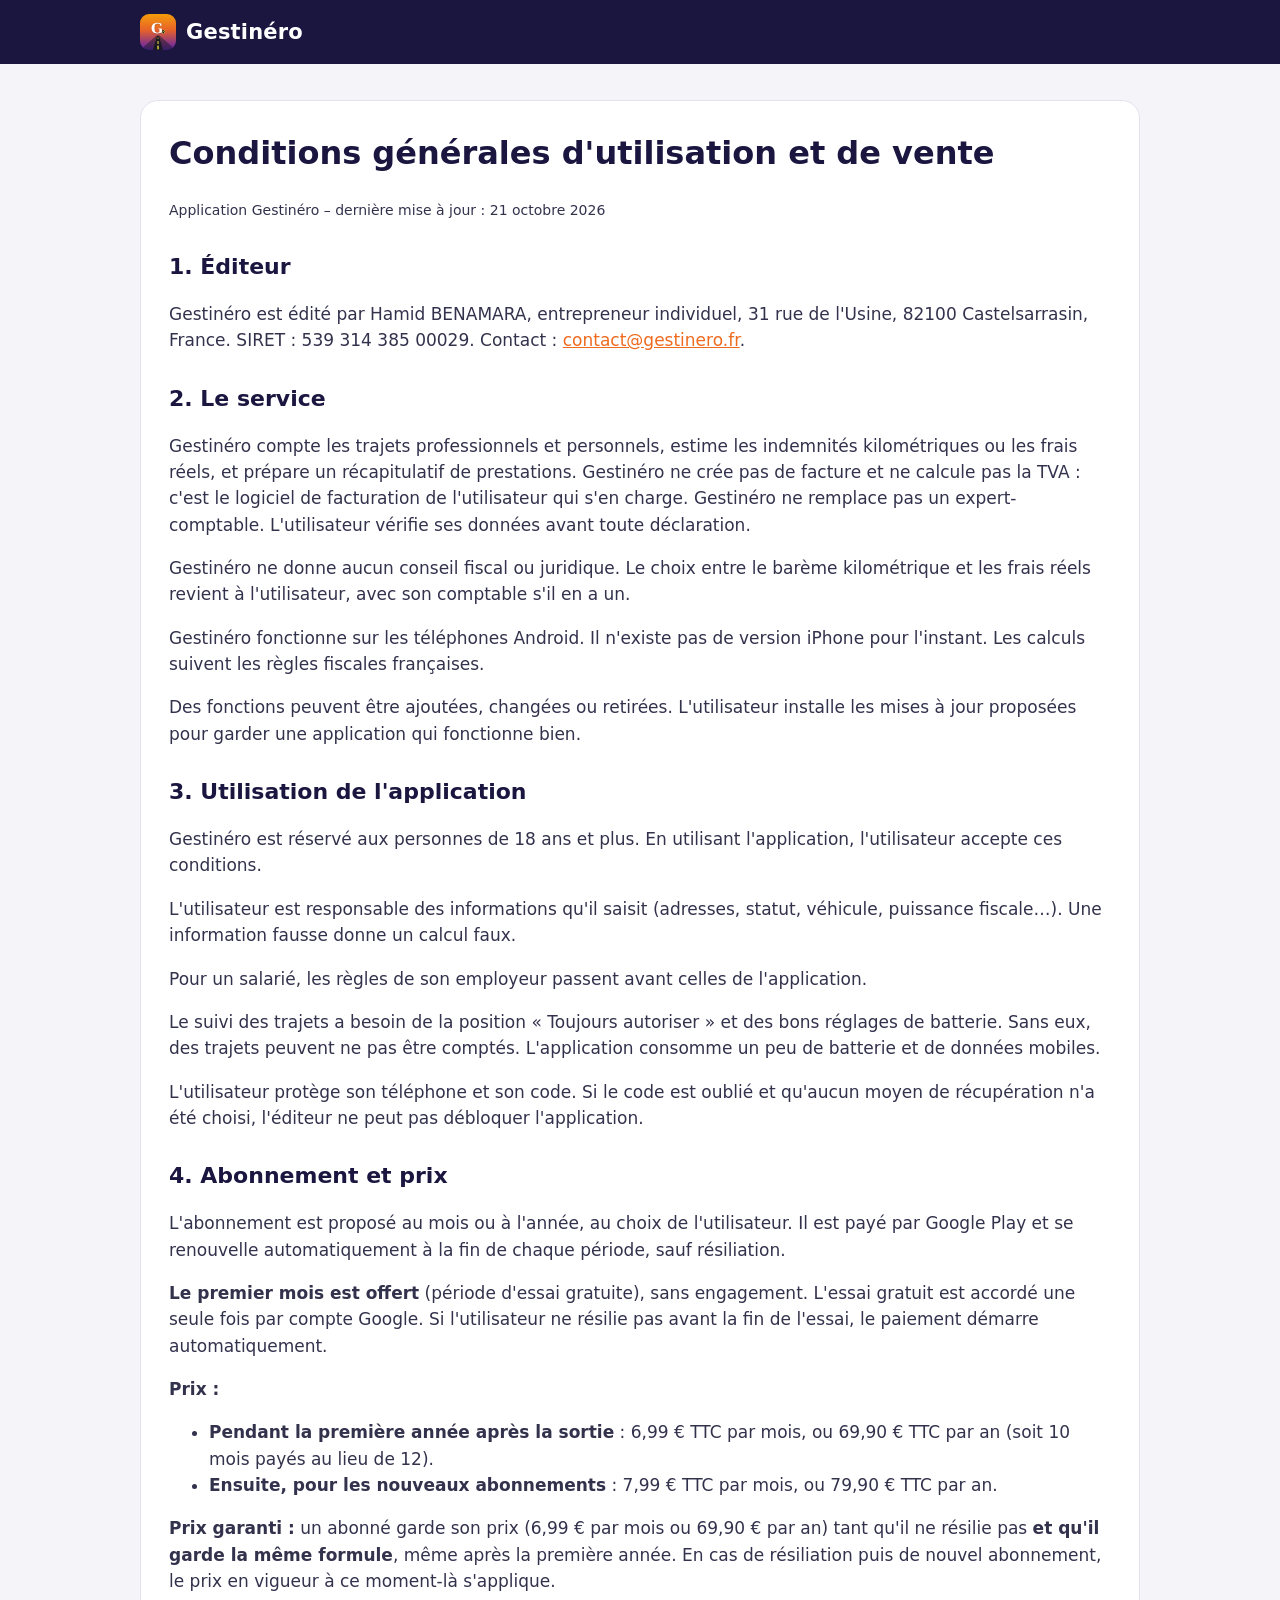
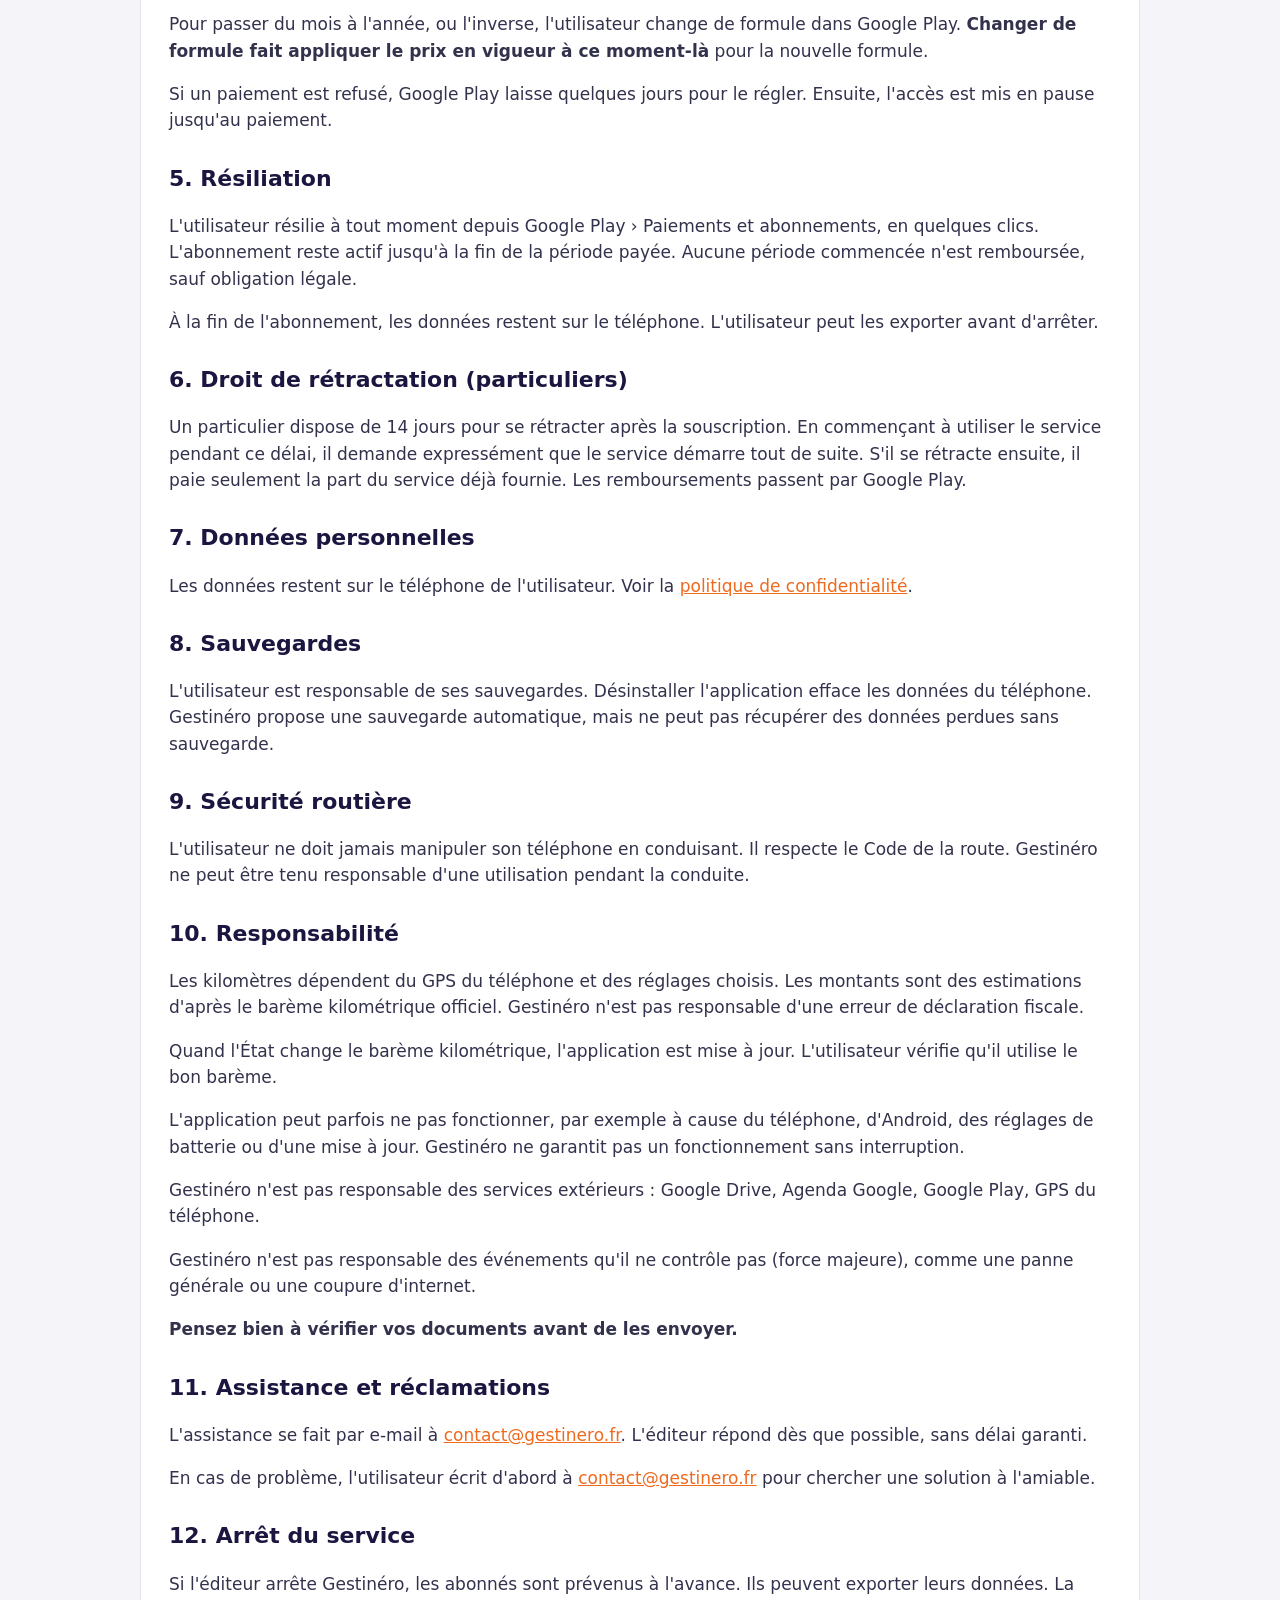
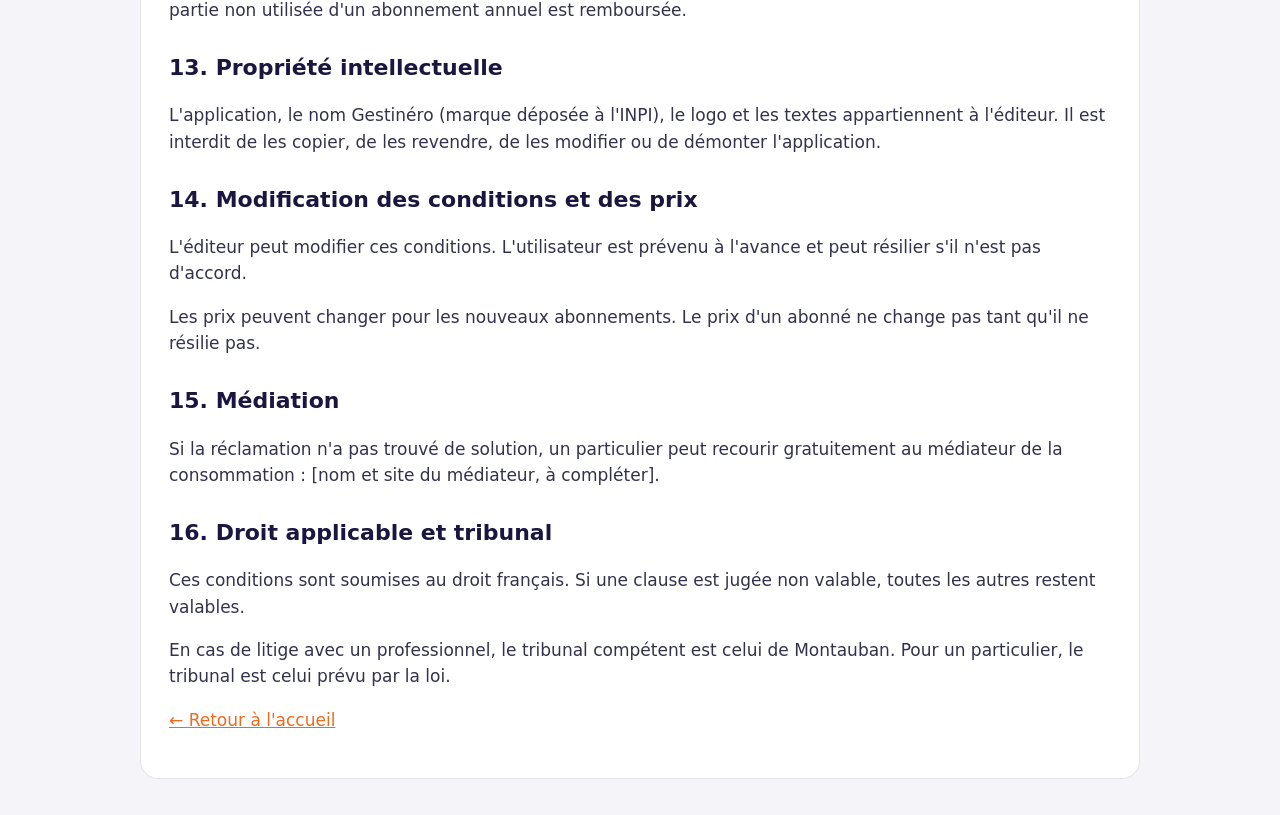
==== commit 6de7f6c8: "Conditions article 4 : prix garanti seulement en gardant la même formule Co-Authored-By: Claude Opus" ====
--- a/conditions.html
+++ b/conditions.html
@@ -38,9 +38,9 @@
 <li><strong>Pendant la première année après la sortie</strong> : 6,99 € TTC par mois, ou 69,90 € TTC par an (soit 10 mois payés au lieu de 12).</li>
 <li><strong>Ensuite, pour les nouveaux abonnements</strong> : 7,99 € TTC par mois, ou 79,90 € TTC par an.</li>
 </ul>
-<p><strong>Prix garanti :</strong> un abonné garde son prix (6,99 € par mois ou 69,90 € par an) tant qu'il ne résilie pas, même après la première année. En cas de résiliation puis de nouvel abonnement, le prix en vigueur à ce moment-là s'applique.</p>
+<p><strong>Prix garanti :</strong> un abonné garde son prix (6,99 € par mois ou 69,90 € par an) tant qu'il ne résilie pas <strong>et qu'il garde la même formule</strong>, même après la première année. En cas de résiliation puis de nouvel abonnement, le prix en vigueur à ce moment-là s'applique.</p>
+<p>Pour passer du mois à l'année, ou l'inverse, l'utilisateur change de formule dans Google Play. <strong>Changer de formule fait appliquer le prix en vigueur à ce moment-là</strong> pour la nouvelle formule.</p>
 <p>Si un paiement est refusé, Google Play laisse quelques jours pour le régler. Ensuite, l'accès est mis en pause jusqu'au paiement.</p>
-<p>Pour passer du mois à l'année, ou l'inverse, l'utilisateur change de formule dans Google Play.</p>
 
 <h2>5. Résiliation</h2>
 <p>L'utilisateur résilie à tout moment depuis Google Play › Paiements et abonnements, en quelques clics. L'abonnement reste actif jusqu'à la fin de la période payée. Aucune période commencée n'est remboursée, sauf obligation légale.</p>
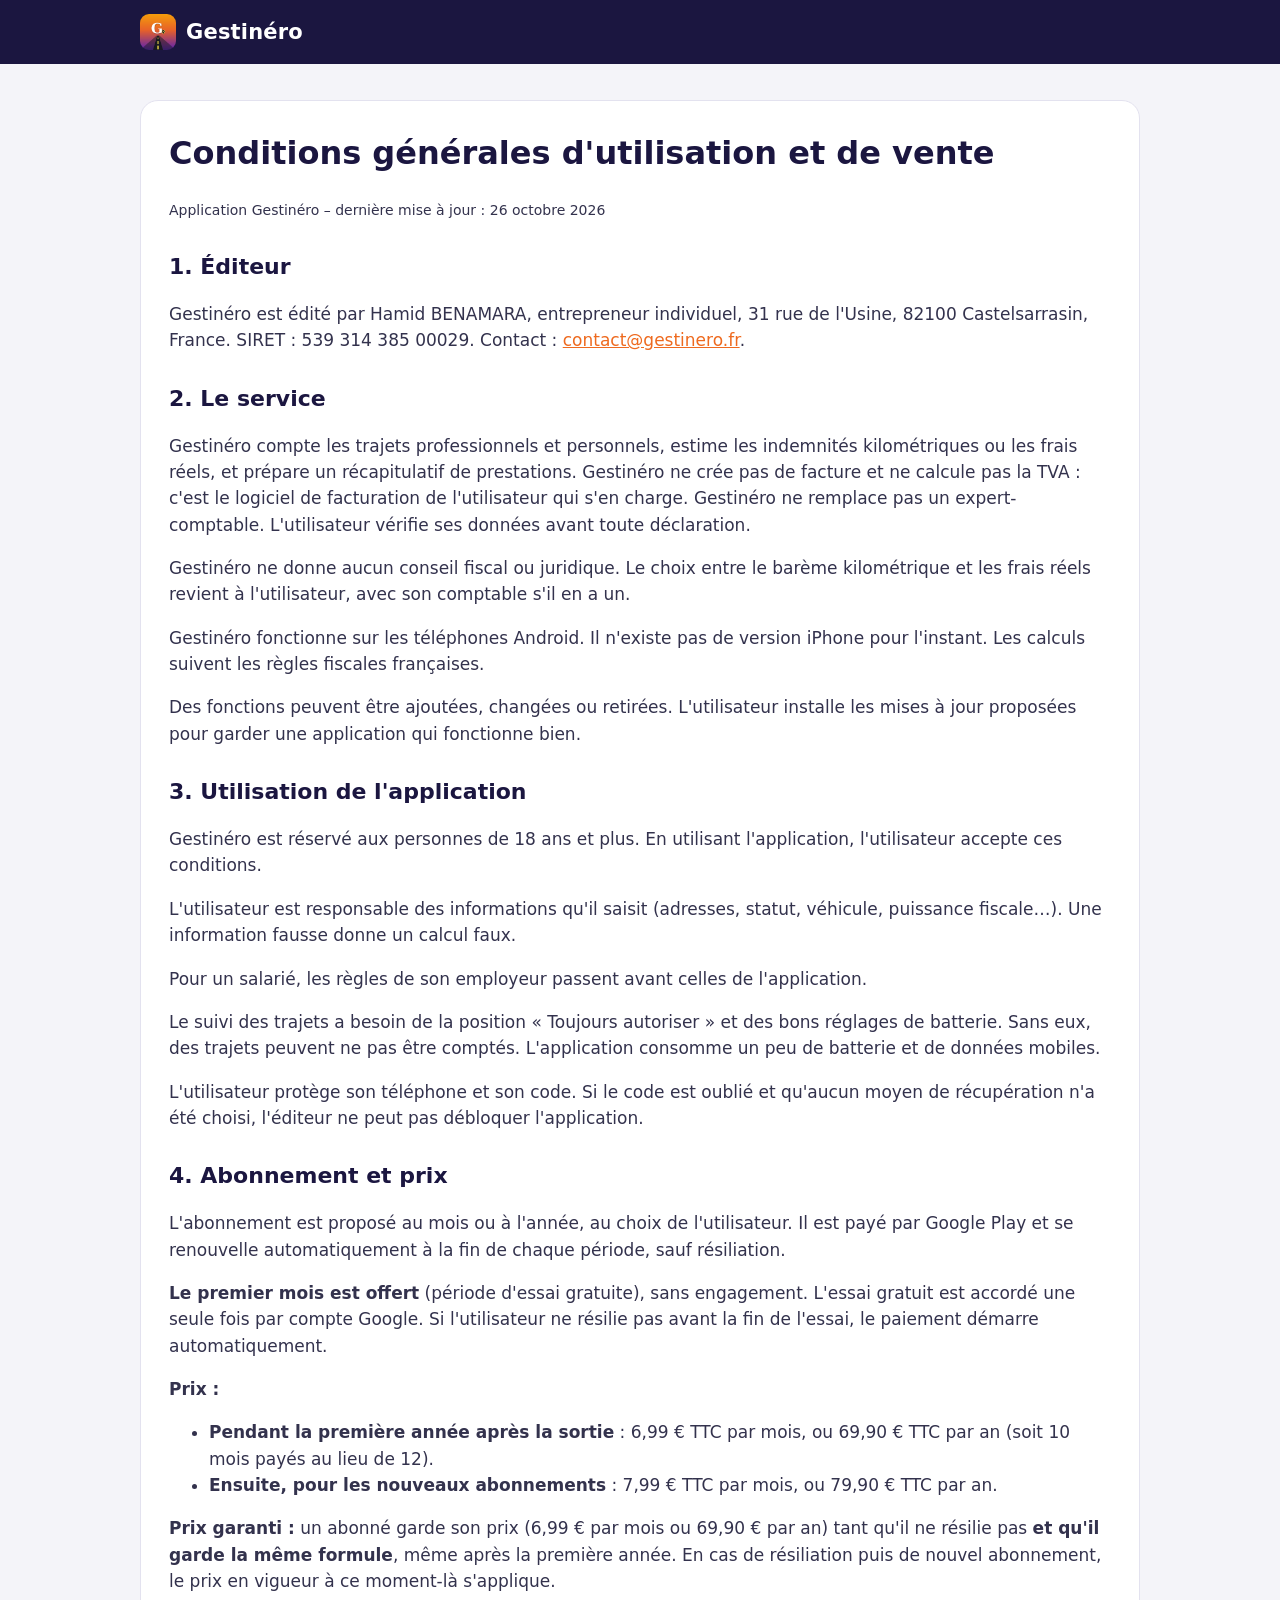
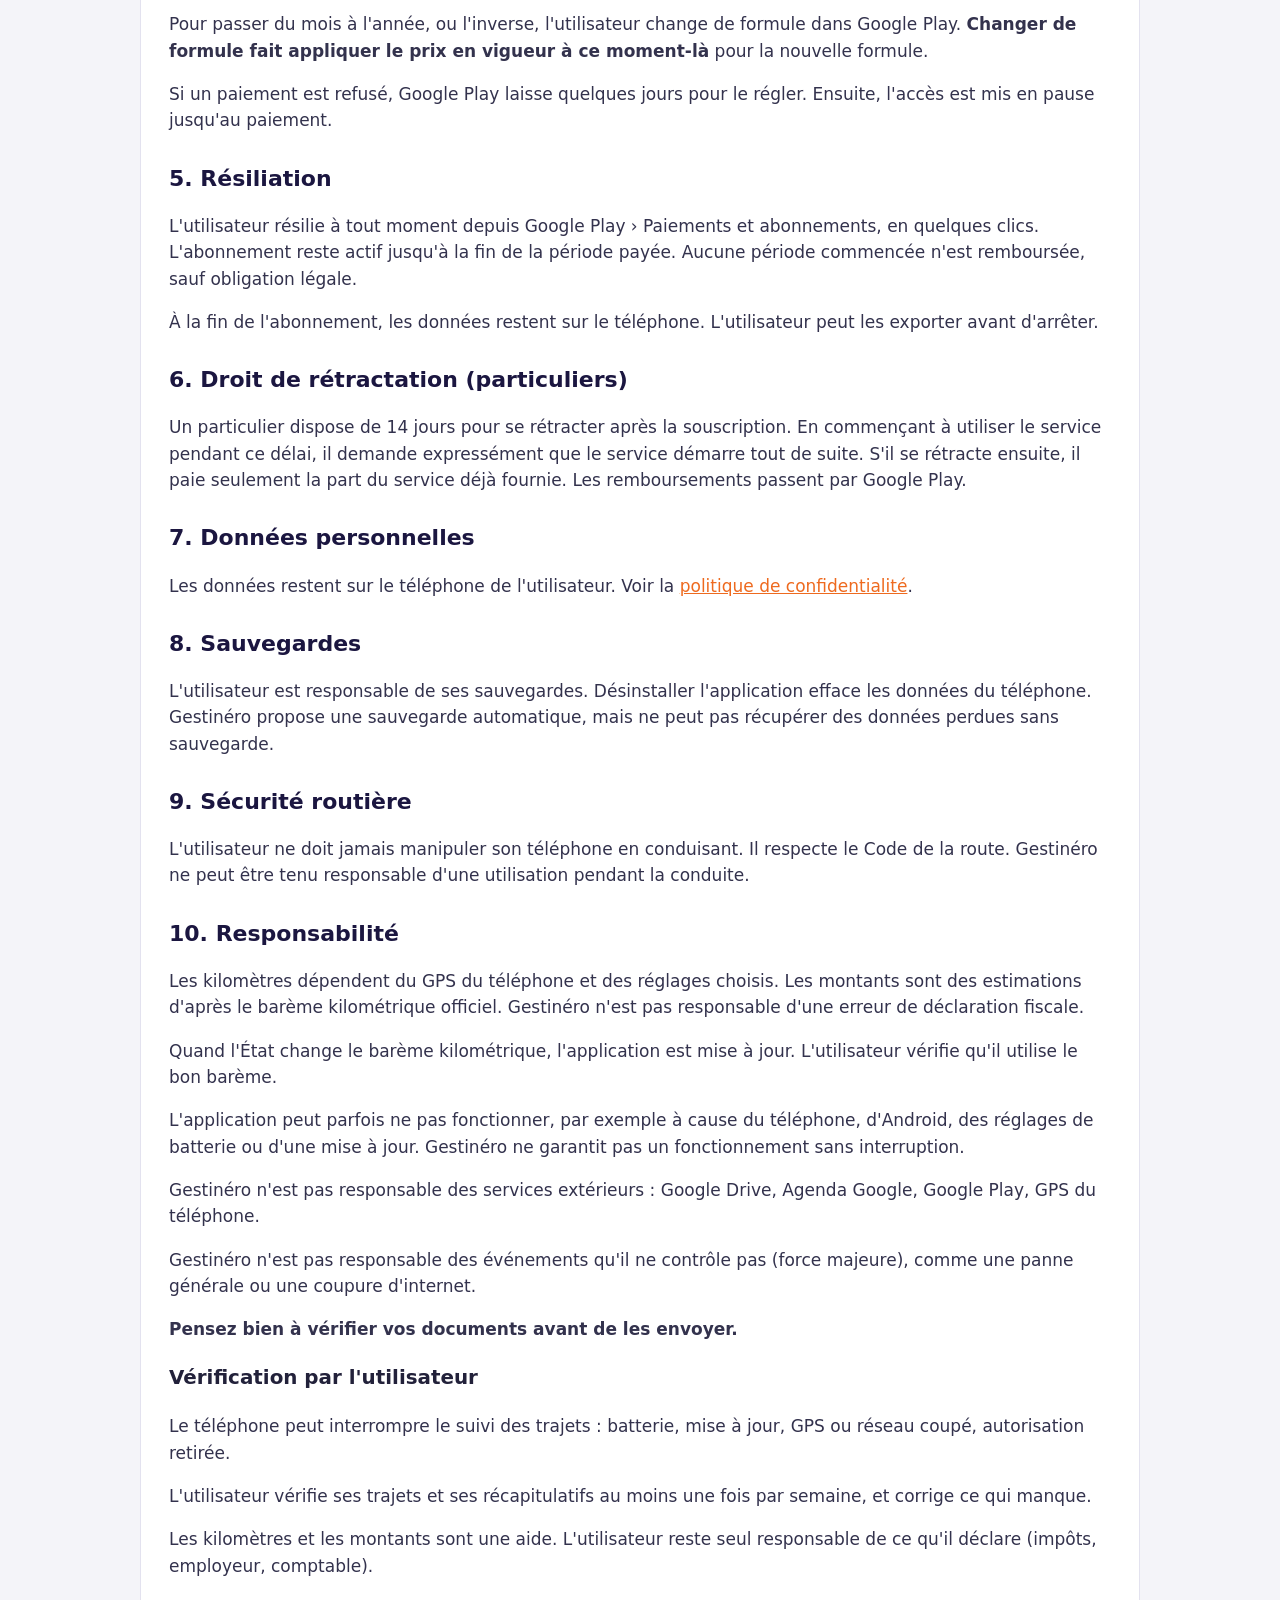
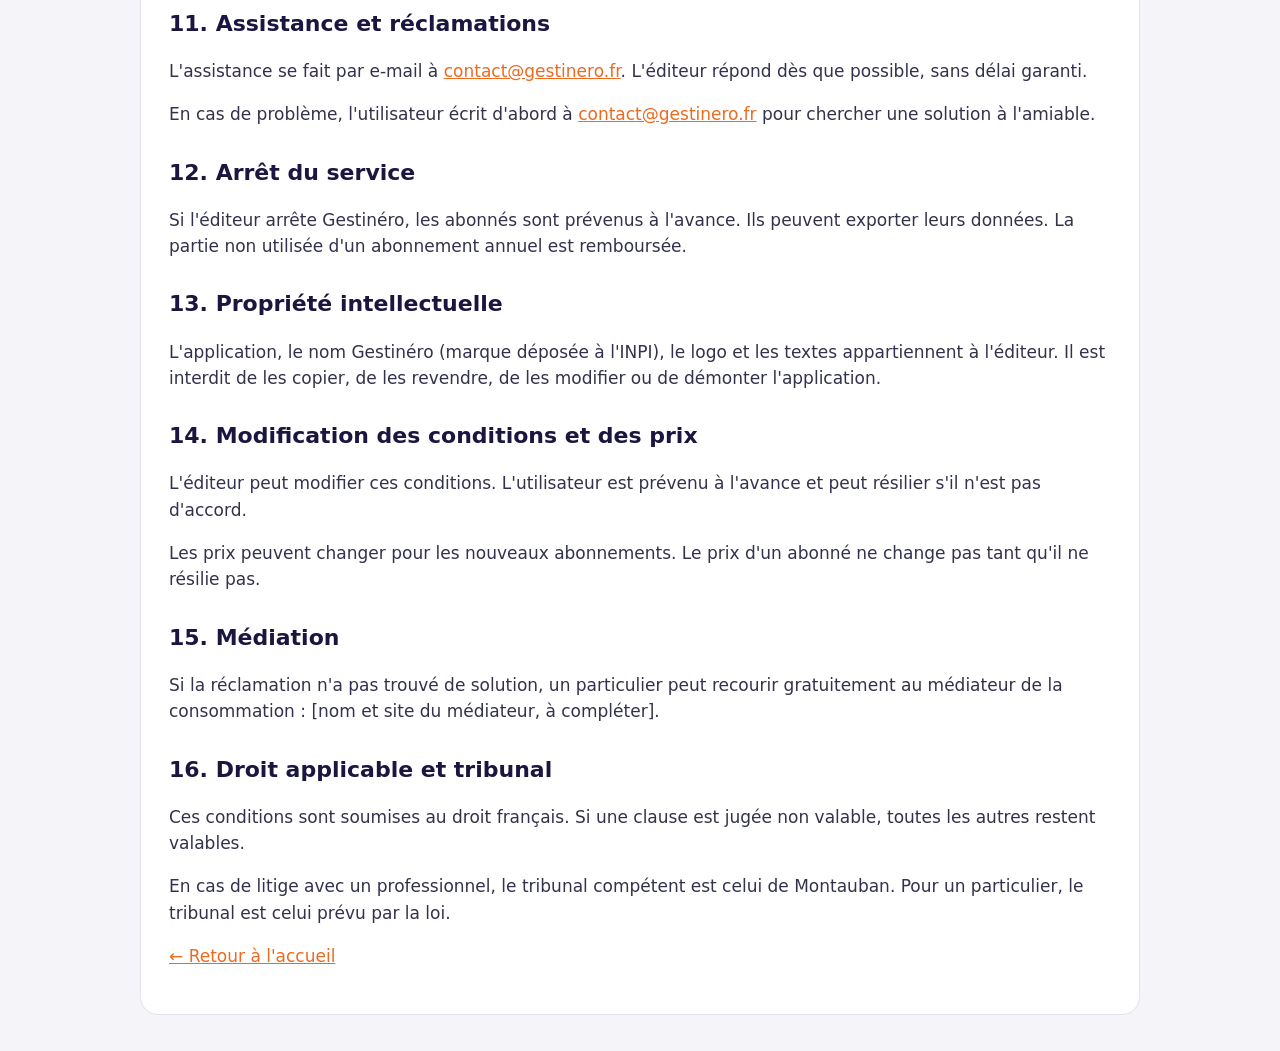
==== commit 819f2cd4: "Conditions : article « Vérification par l'utilisateur » (article 10) Co-Authored-By: Claude Opus 5.5" ====
--- a/conditions.html
+++ b/conditions.html
@@ -12,7 +12,7 @@
 <header class="top"><div class="wrap"><a class="logo" href="./"><img src="icone.png" alt="">Gestinéro</a></div></header>
 <div class="wrap"><div class="doc">
 <h1>Conditions générales d'utilisation et de vente</h1>
-<p class="maj">Application Gestinéro – dernière mise à jour : 21 octobre 2026</p>
+<p class="maj">Application Gestinéro – dernière mise à jour : 26 octobre 2026</p>
 
 <h2>1. Éditeur</h2>
 <p>Gestinéro est édité par Hamid BENAMARA, entrepreneur individuel, 31 rue de l'Usine, 82100 Castelsarrasin, France. SIRET : 539 314 385 00029. Contact : <a href="mailto:contact@gestinero.fr">contact@gestinero.fr</a>.</p>
@@ -65,6 +65,10 @@
 <p>Gestinéro n'est pas responsable des services extérieurs : Google Drive, Agenda Google, Google Play, GPS du téléphone.</p>
 <p>Gestinéro n'est pas responsable des événements qu'il ne contrôle pas (force majeure), comme une panne générale ou une coupure d'internet.</p>
 <p><strong>Pensez bien à vérifier vos documents avant de les envoyer.</strong></p>
+<h3>Vérification par l'utilisateur</h3>
+<p>Le téléphone peut interrompre le suivi des trajets : batterie, mise à jour, GPS ou réseau coupé, autorisation retirée.</p>
+<p>L'utilisateur vérifie ses trajets et ses récapitulatifs au moins une fois par semaine, et corrige ce qui manque.</p>
+<p>Les kilomètres et les montants sont une aide. L'utilisateur reste seul responsable de ce qu'il déclare (impôts, employeur, comptable).</p>
 
 <h2>11. Assistance et réclamations</h2>
 <p>L'assistance se fait par e-mail à <a href="mailto:contact@gestinero.fr">contact@gestinero.fr</a>. L'éditeur répond dès que possible, sans délai garanti.</p>
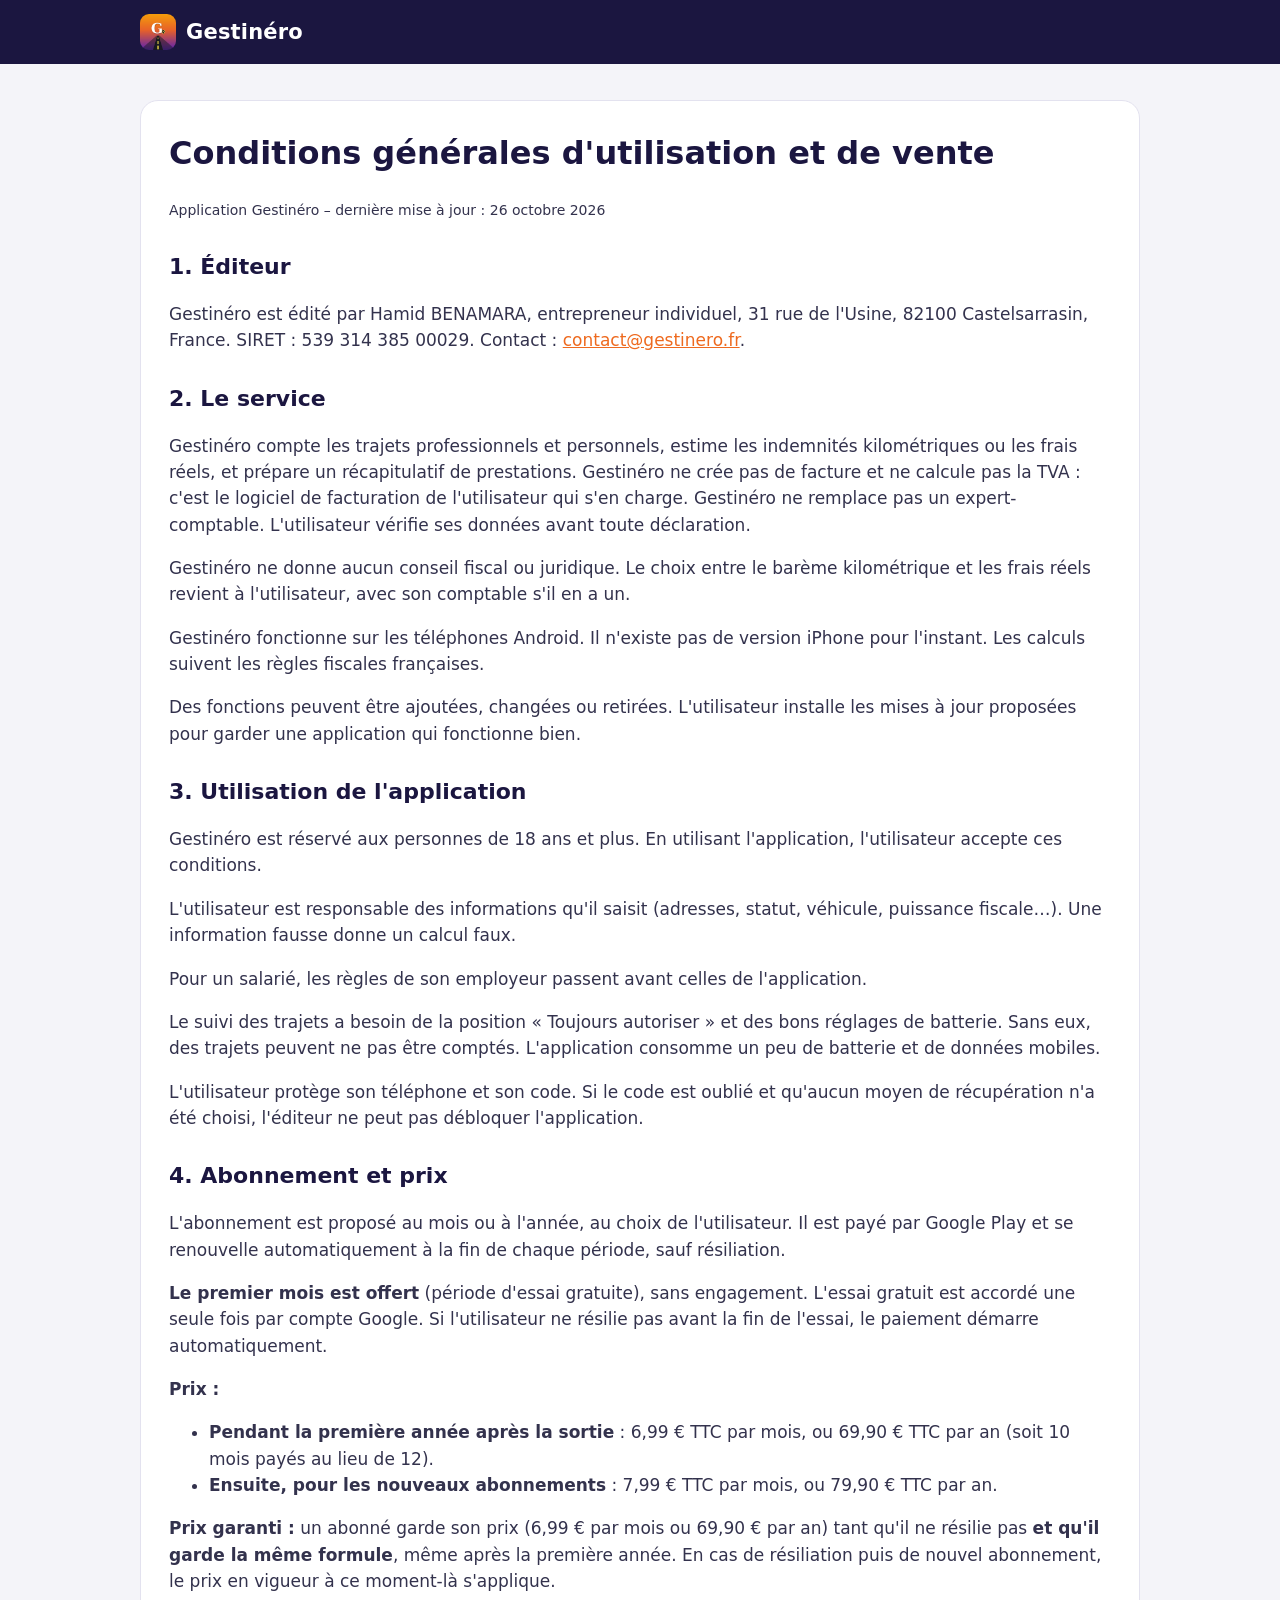
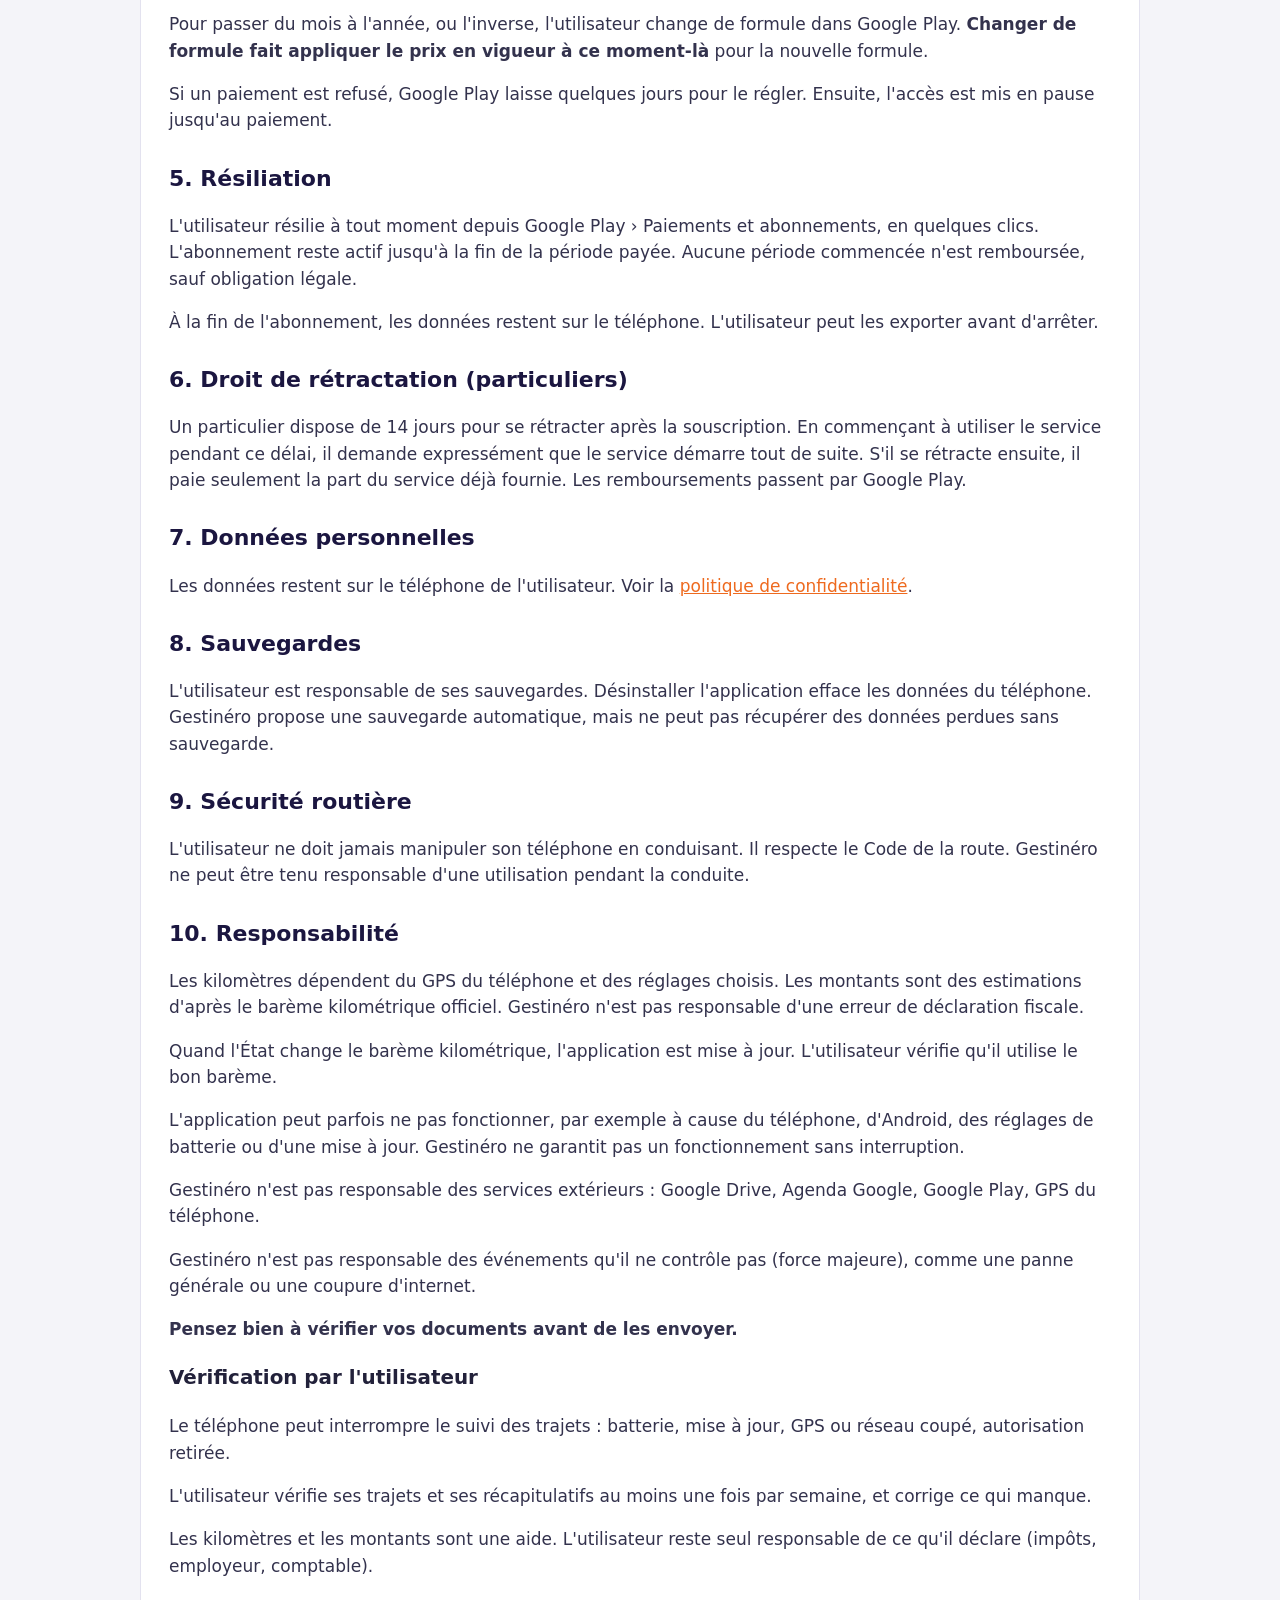
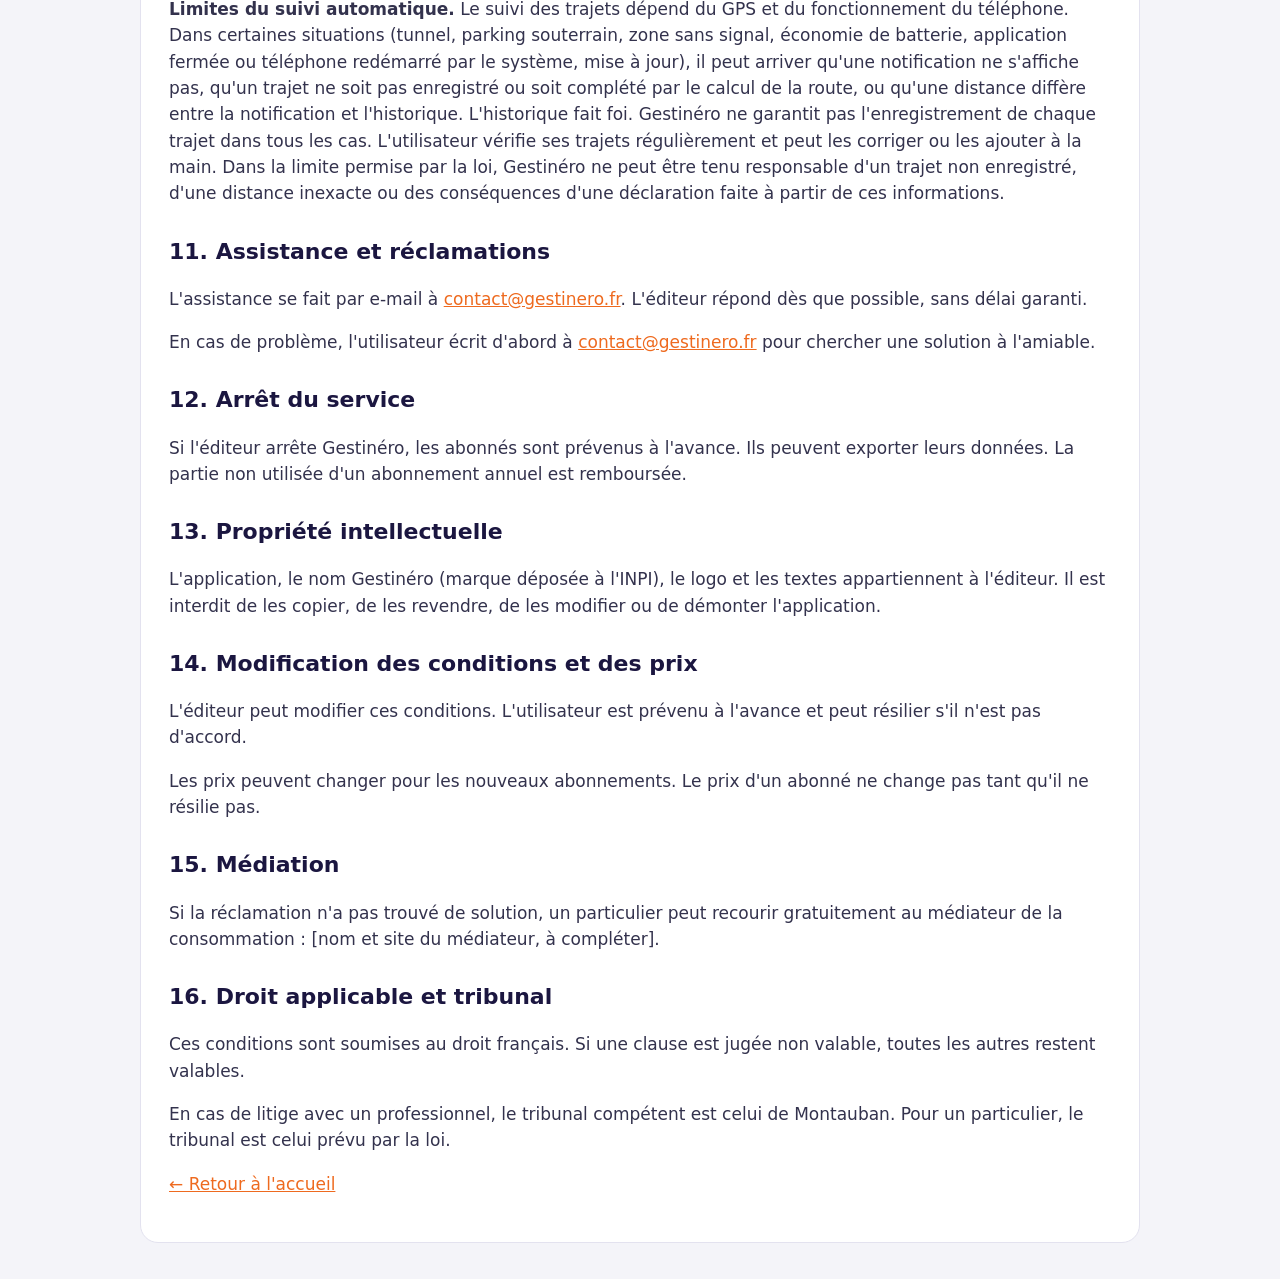
==== commit 206d4848: "Conditions, article 10 : limites du suivi automatique et limite de responsabilité Co-Authored-By: Cl" ====
--- a/conditions.html
+++ b/conditions.html
@@ -69,6 +69,7 @@
 <p>Le téléphone peut interrompre le suivi des trajets : batterie, mise à jour, GPS ou réseau coupé, autorisation retirée.</p>
 <p>L'utilisateur vérifie ses trajets et ses récapitulatifs au moins une fois par semaine, et corrige ce qui manque.</p>
 <p>Les kilomètres et les montants sont une aide. L'utilisateur reste seul responsable de ce qu'il déclare (impôts, employeur, comptable).</p>
+<p><strong>Limites du suivi automatique.</strong> Le suivi des trajets dépend du GPS et du fonctionnement du téléphone. Dans certaines situations (tunnel, parking souterrain, zone sans signal, économie de batterie, application fermée ou téléphone redémarré par le système, mise à jour), il peut arriver qu'une notification ne s'affiche pas, qu'un trajet ne soit pas enregistré ou soit complété par le calcul de la route, ou qu'une distance diffère entre la notification et l'historique. L'historique fait foi. Gestinéro ne garantit pas l'enregistrement de chaque trajet dans tous les cas. L'utilisateur vérifie ses trajets régulièrement et peut les corriger ou les ajouter à la main. Dans la limite permise par la loi, Gestinéro ne peut être tenu responsable d'un trajet non enregistré, d'une distance inexacte ou des conséquences d'une déclaration faite à partir de ces informations.</p>
 
 <h2>11. Assistance et réclamations</h2>
 <p>L'assistance se fait par e-mail à <a href="mailto:contact@gestinero.fr">contact@gestinero.fr</a>. L'éditeur répond dès que possible, sans délai garanti.</p>
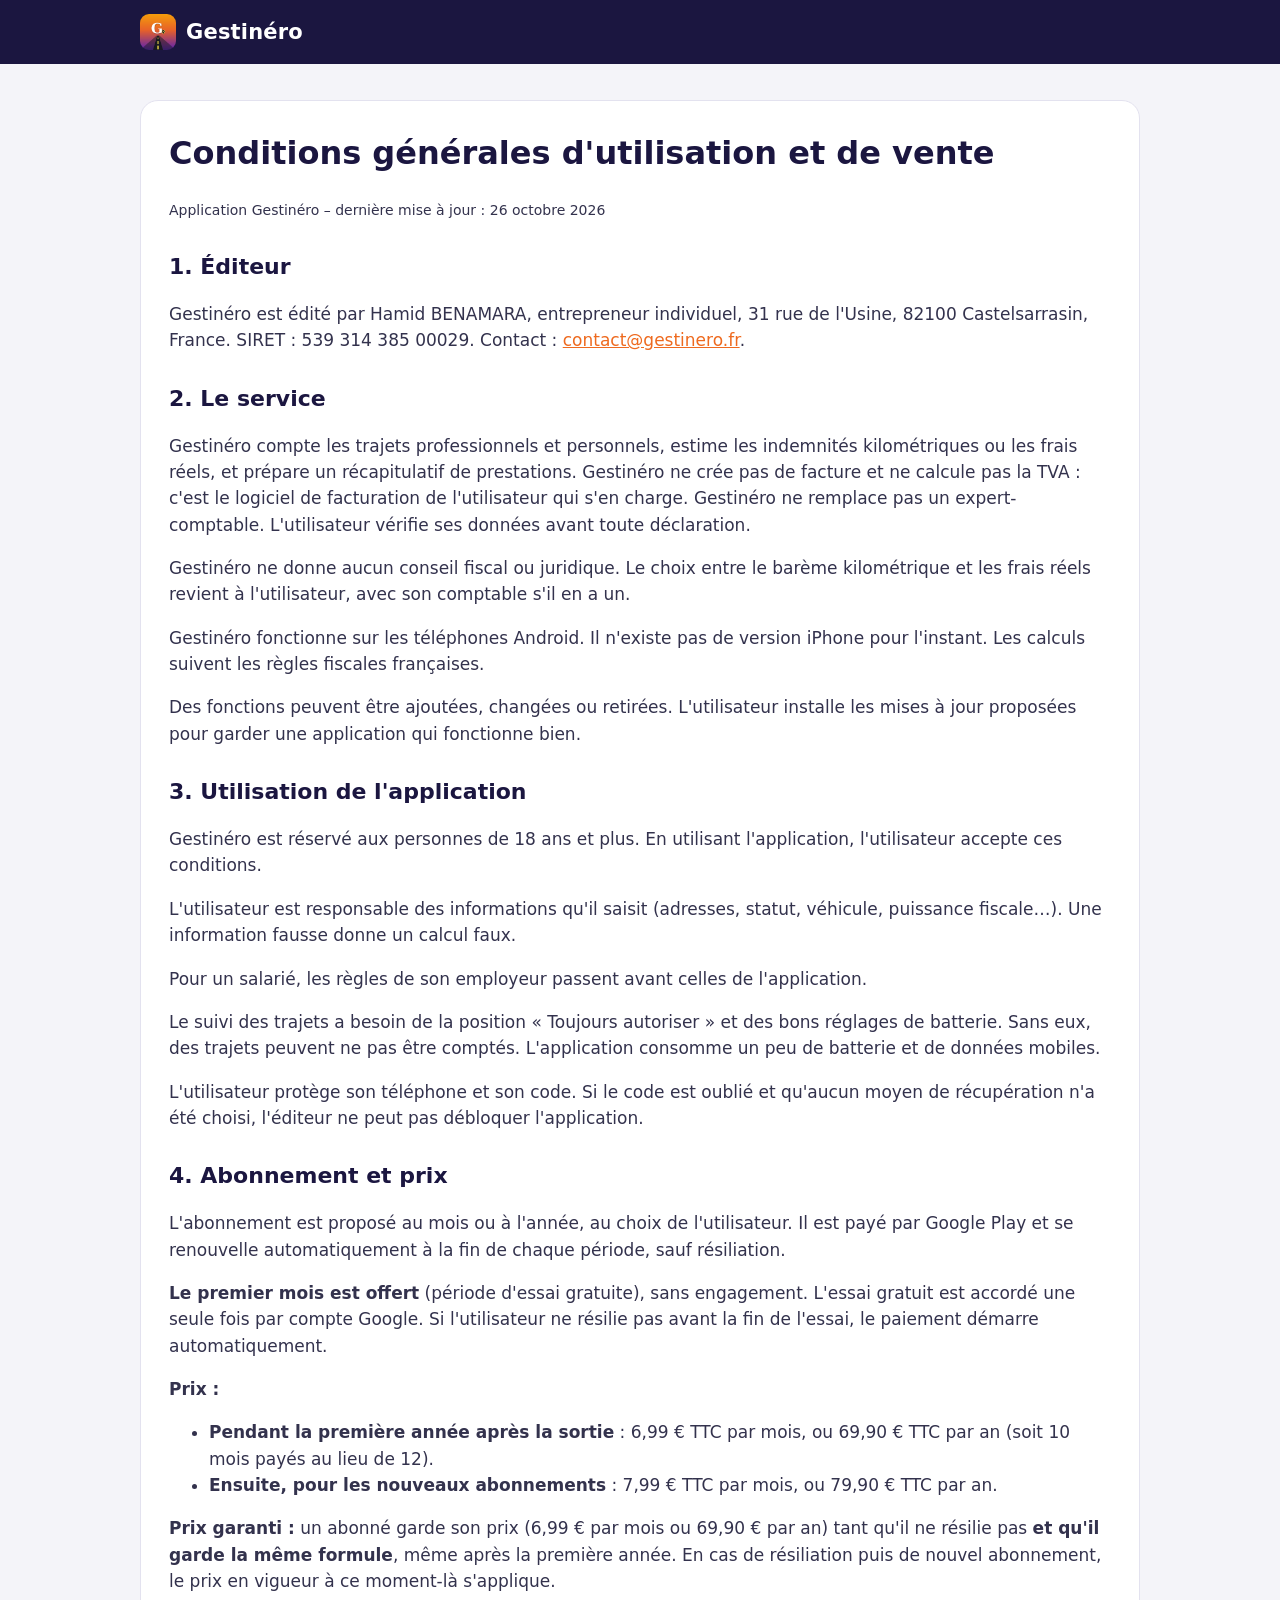
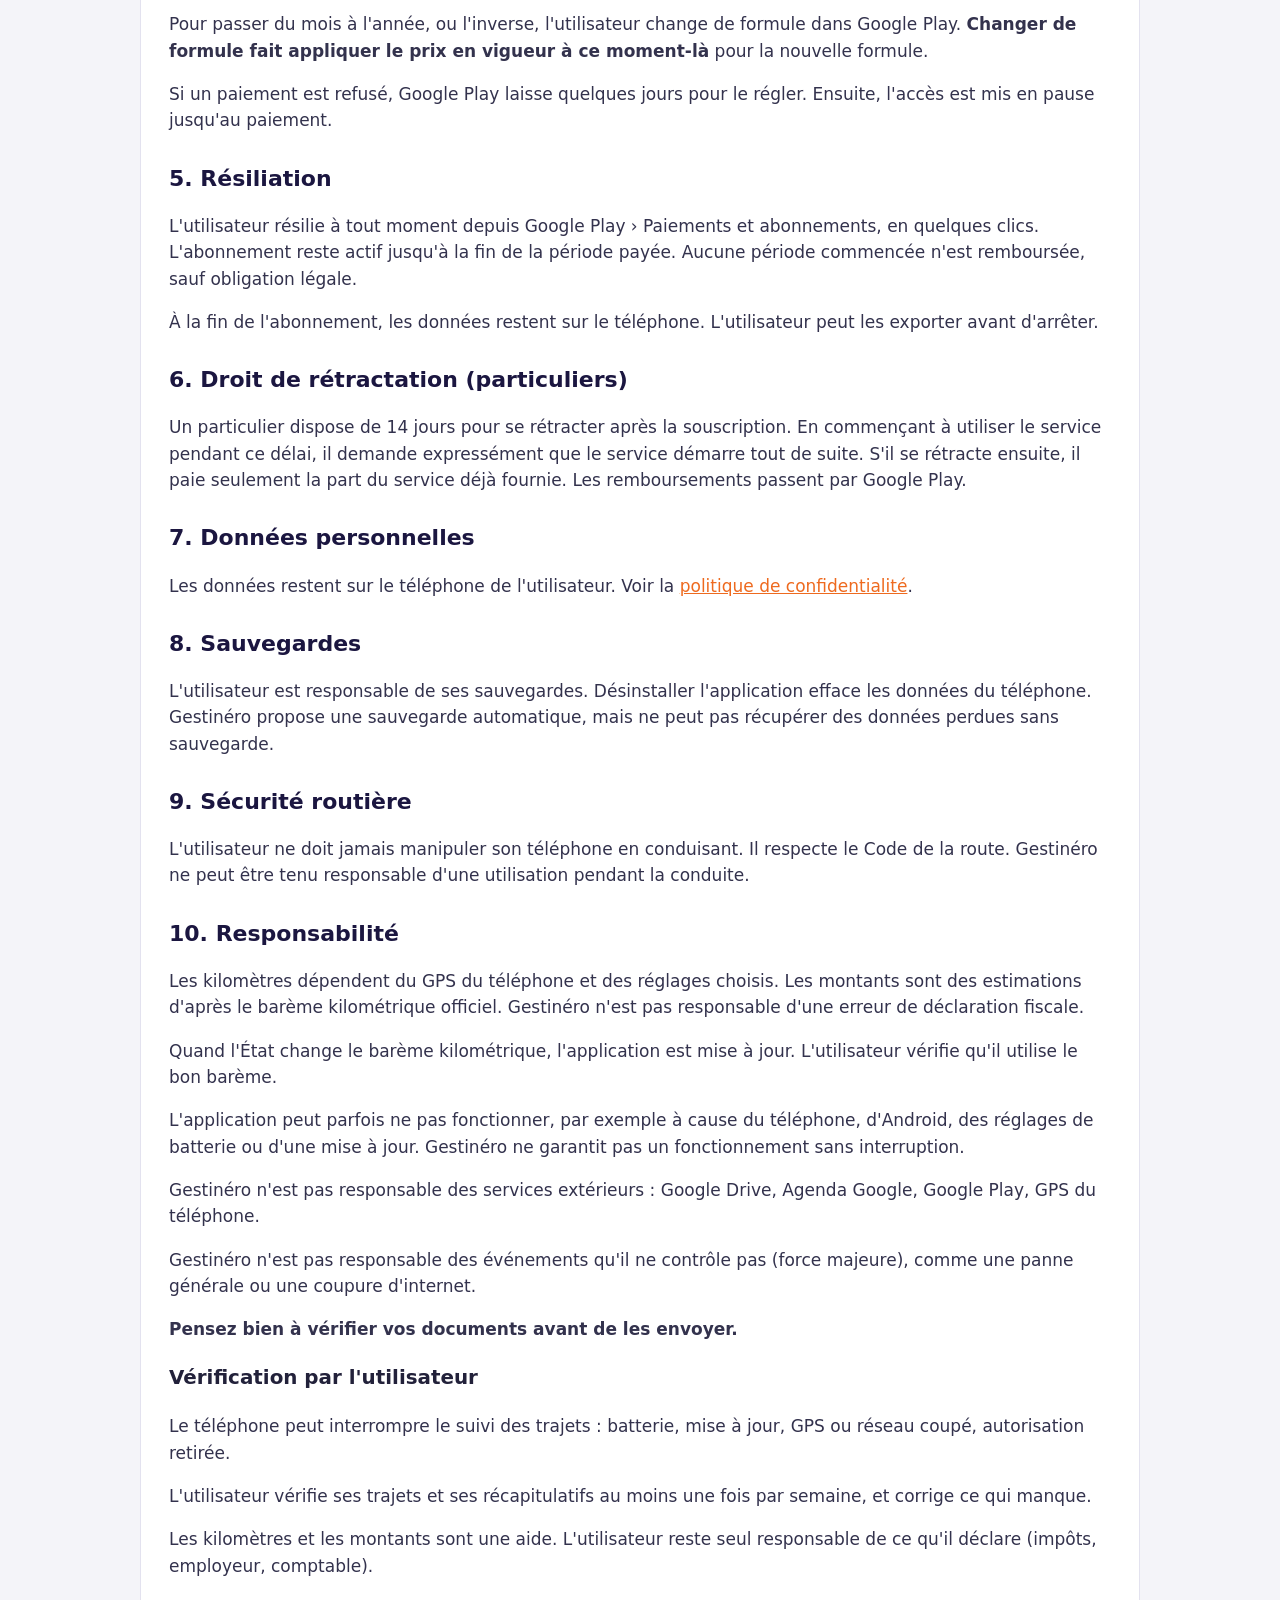
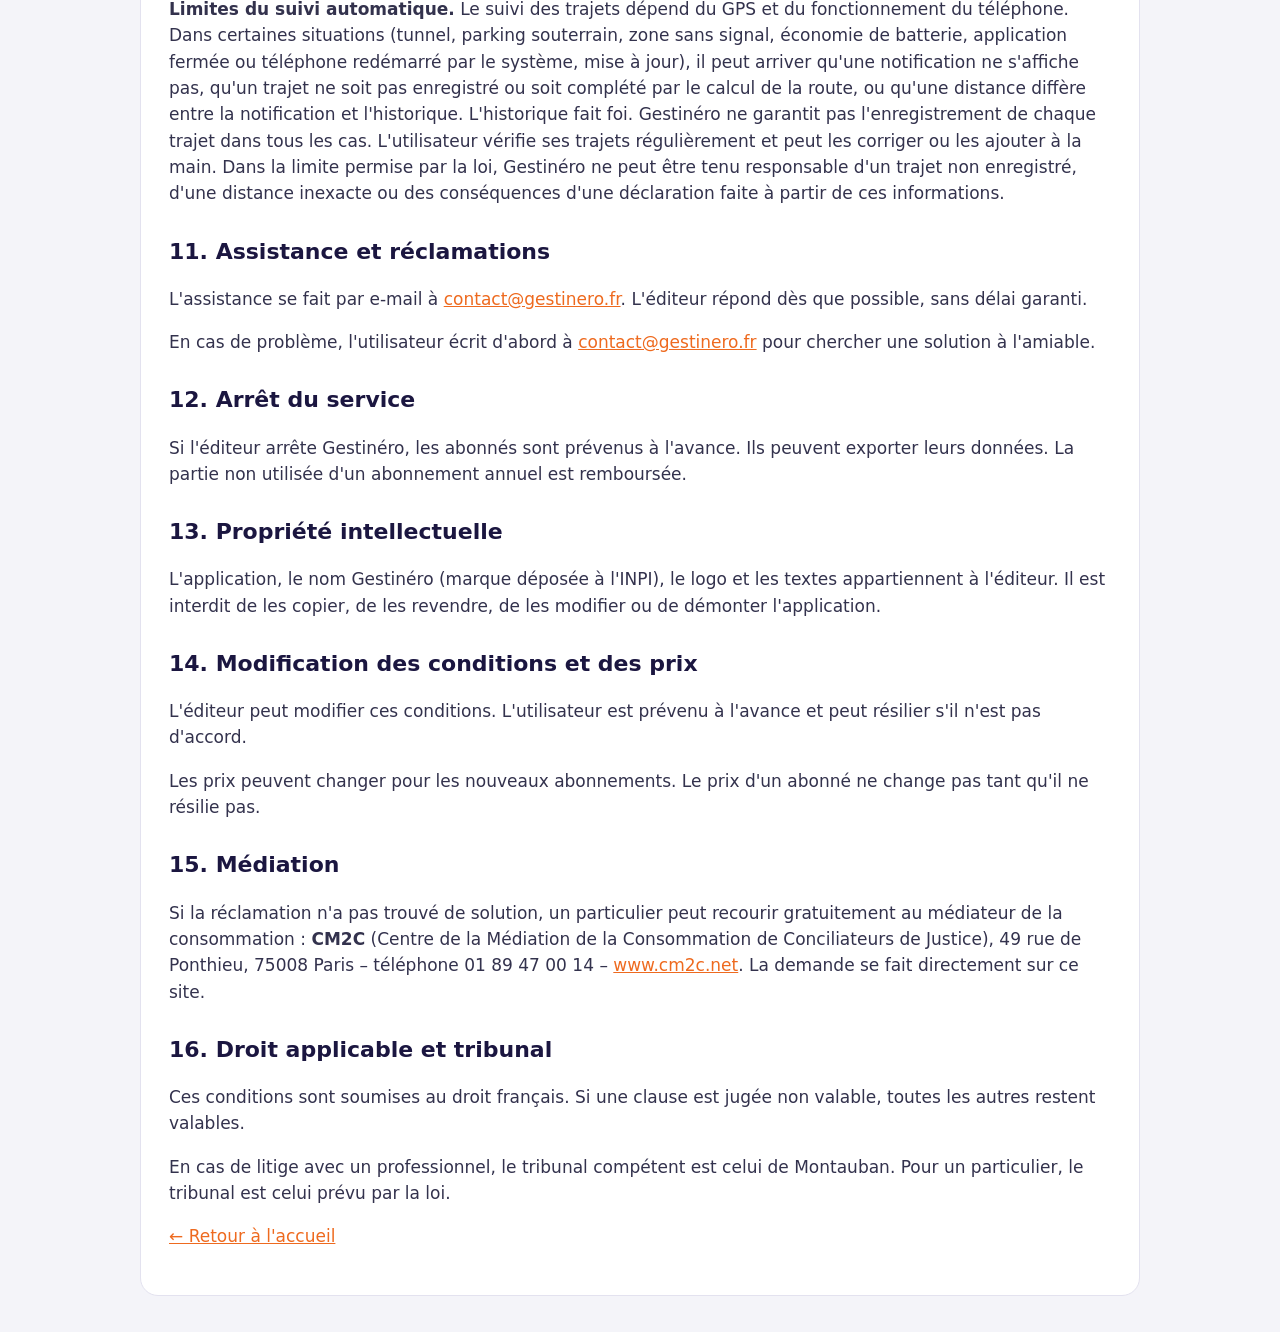
==== commit 34a9ebe2: "Conditions, article 15 : médiateur de la consommation CM2C Co-Authored-By: Claude Opus 5.5 <noreply@" ====
--- a/conditions.html
+++ b/conditions.html
@@ -86,7 +86,7 @@
 <p>Les prix peuvent changer pour les nouveaux abonnements. Le prix d'un abonné ne change pas tant qu'il ne résilie pas.</p>
 
 <h2>15. Médiation</h2>
-<p>Si la réclamation n'a pas trouvé de solution, un particulier peut recourir gratuitement au médiateur de la consommation : [nom et site du médiateur, à compléter].</p>
+<p>Si la réclamation n'a pas trouvé de solution, un particulier peut recourir gratuitement au médiateur de la consommation : <strong>CM2C</strong> (Centre de la Médiation de la Consommation de Conciliateurs de Justice), 49 rue de Ponthieu, 75008 Paris – téléphone 01 89 47 00 14 – <a href="https://www.cm2c.net">www.cm2c.net</a>. La demande se fait directement sur ce site.</p>
 
 <h2>16. Droit applicable et tribunal</h2>
 <p>Ces conditions sont soumises au droit français. Si une clause est jugée non valable, toutes les autres restent valables.</p>
